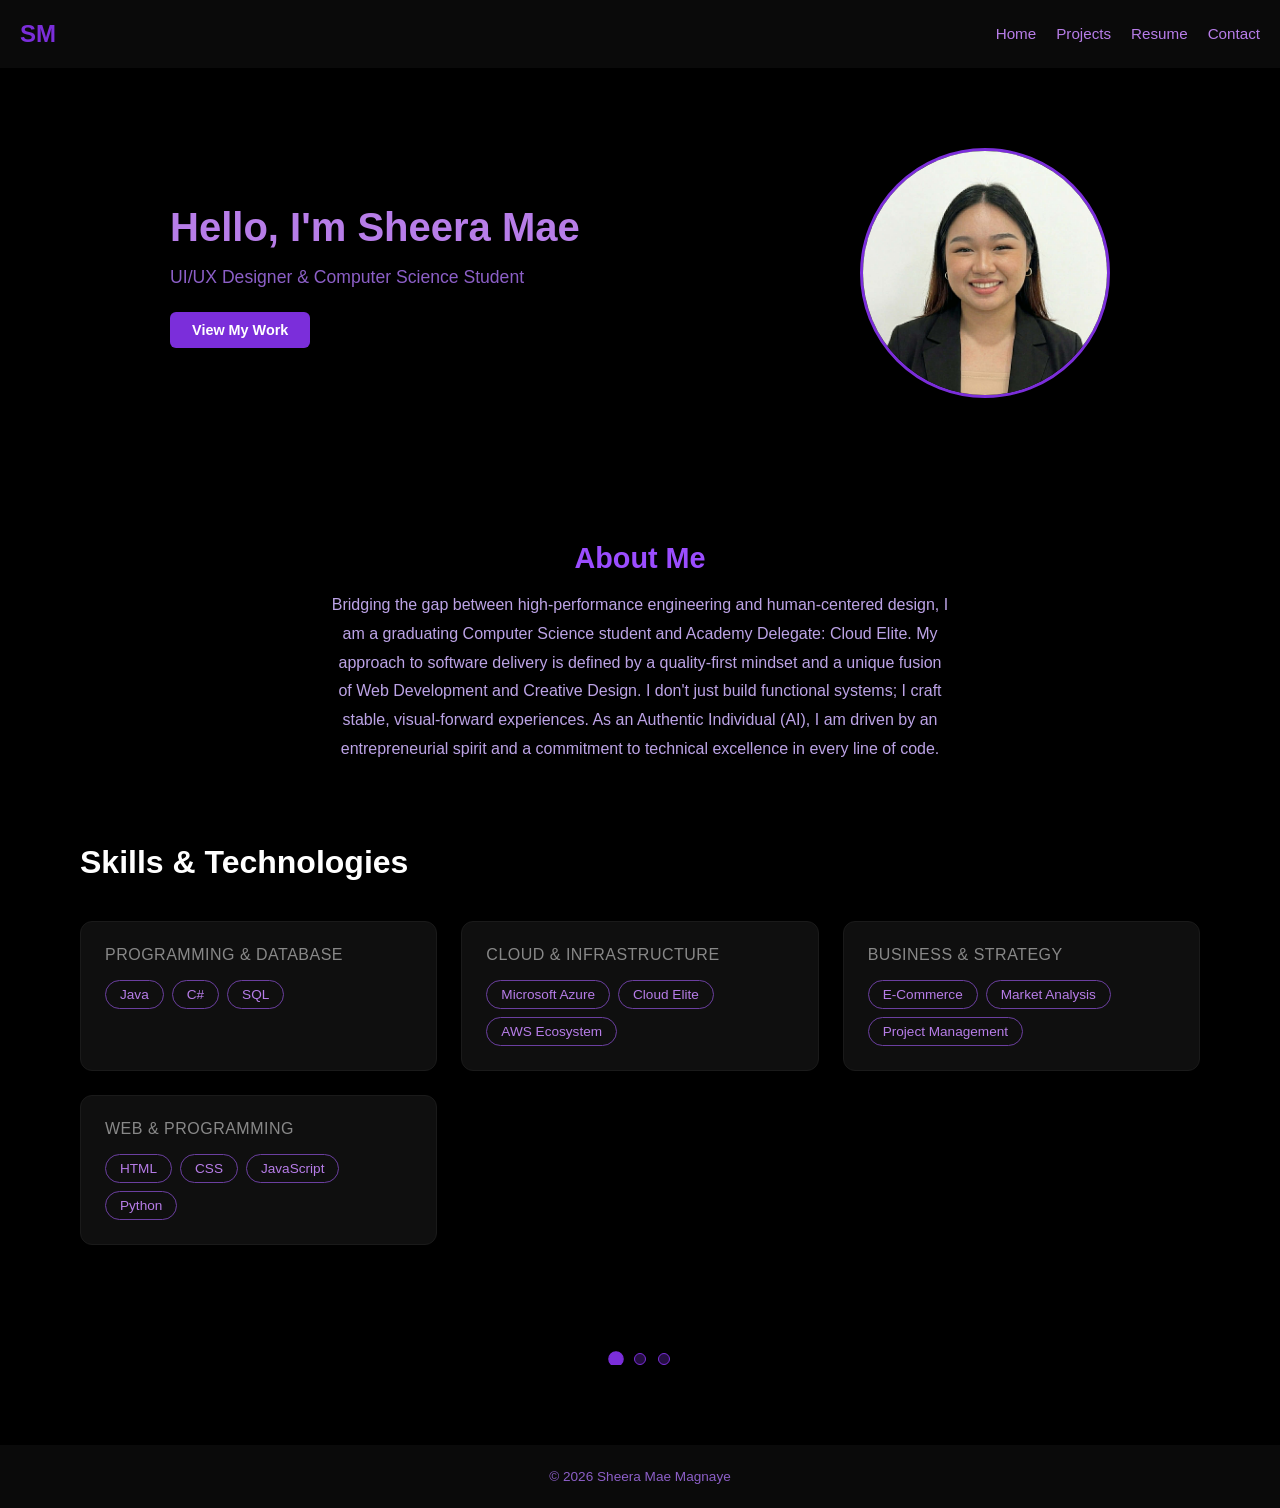
==== index.html @ 14ef4e91 "updates" ====
<!DOCTYPE html>
<html lang="en">
<head>
    <meta charset="UTF-8">
    <meta name="viewport" content="width=device-width, initial-scale=1.0">
    <title>Sheera Mae Magnaye | Portfolio</title>

    <link rel="stylesheet" href="css/style.css">
    <link rel="stylesheet" href="css/responsive.css">
</head>
<body>

<header>
    <nav class="navbar">
        <h2 class="logo">SM</h2>
        <ul class="nav-links">
            <li><a href="index.html">Home</a></li>
            <li><a href="projects.html">Projects</a></li>
            <li><a href="resume.html">Resume</a></li>
            <li><a href="contact.html">Contact</a></li>
        </ul>
    </nav>
</header>

<section class="hero">
    <div class="hero-text">
        <h1>Hello, I'm Sheera Mae</h1>
        <p>UI/UX Designer & Computer Science Student</p>
        <a href="projects.html" class="btn">View My Work</a>
    </div>

    <div class="hero-img">
        <img src="css/805f6eff-621b-4683-a0b8-1172747fb7bd.jpg" alt="Profile">
    </div>
</section>

<section class="about">
    <h2>About Me</h2>
    <p>
        Bridging the gap between high-performance engineering and human-centered design, I am a graduating
        Computer Science student and Academy Delegate: Cloud Elite. My approach to software delivery is
        defined by a quality-first mindset and a unique fusion of Web Development and Creative Design. I don't
        just build functional systems; I craft stable, visual-forward experiences. As an Authentic Individual (AI), I
        am driven by an entrepreneurial spirit and a commitment to technical excellence in every line of code.
    </p>
</section>


<!-- Skills & Technologies Section with Slideshow -->
<section class="skills-technologies">
    <h2>Skills & Technologies</h2>

    <div class="slideshow-container">
        <!-- Slideshow Wrapper -->
        <div class="skills-slideshow">
            <!-- Slide 1 -->
            <div class="slide active">
                <div class="skills-grid">
                    <!-- Programming & Database Card -->
                    <div class="skill-card">
                        <h3>Programming & Database</h3>
                        <div class="skill-tags">
                            <span class="skill-tag">Java</span>
                            <span class="skill-tag">C#</span>
                            <span class="skill-tag">SQL</span>
                        </div>
                    </div>

                    <!-- Cloud & Infrastructure Card -->
                    <div class="skill-card">
                        <h3>Cloud & Infrastructure</h3>
                        <div class="skill-tags">
                            <span class="skill-tag">Microsoft Azure</span>
                            <span class="skill-tag">Cloud Elite</span>
                            <span class="skill-tag">AWS Ecosystem</span>
                        </div>
                    </div>

                    <!-- Business & Strategy Card -->
                    <div class="skill-card">
                        <h3>Business & Strategy</h3>
                        <div class="skill-tags">
                            <span class="skill-tag">E-Commerce</span>
                            <span class="skill-tag">Market Analysis</span>
                            <span class="skill-tag">Project Management</span>
                        </div>
                    </div>

                    <!-- Web & Programming Card -->
                    <div class="skill-card">
                        <h3>Web & Programming</h3>
                        <div class="skill-tags">
                            <span class="skill-tag">HTML</span>
                            <span class="skill-tag">CSS</span>
                            <span class="skill-tag">JavaScript</span>
                            <span class="skill-tag">Python</span>
                        </div>
                    </div>
                </div>
            </div>

            <!-- Slide 2 -->
            <div class="slide">
                <div class="skills-grid">
                    <!-- Design & Prototyping Card -->
                    <div class="skill-card">
                        <h3>Design & Prototyping</h3>
                        <div class="skill-tags">
                            <span class="skill-tag">UI/UX Design</span>
                            <span class="skill-tag">Figma</span>
                            <span class="skill-tag">Canva</span>
                            <span class="skill-tag">Graphic Design</span>
                        </div>
                    </div>

                    <!-- Development Tools Card -->
                    <div class="skill-card">
                        <h3>Development Tools</h3>
                        <div class="skill-tags">
                            <span class="skill-tag">VS Code</span>
                            <span class="skill-tag">Git/GitHub</span>
                        </div>
                    </div>

                    <!-- Backend & Frameworks Card -->
                    <div class="skill-card">
                        <h3>Backend & Frameworks</h3>
                        <div class="skill-tags">
                            <span class="skill-tag">ASP.NET Core</span>
                            <span class="skill-tag">Node.js</span>
                            <span class="skill-tag">Razor Pages</span>
                        </div>
                    </div>

                    <!-- Emerging Tech Card -->
                    <div class="skill-card">
                        <h3>Emerging Tech</h3>
                        <div class="skill-tags">
                            <span class="skill-tag">DevOps Practices</span>
                            <span class="skill-tag">AI Theory</span>
                        </div>
                    </div>
                </div>
            </div>

            <!-- Slide 3 -->
            <div class="slide">
                <div class="skills-grid">
                    <!-- Analytical Skills Card -->
                    <div class="skill-card">
                        <h3>Analytical</h3>
                        <div class="skill-tags">
                            <span class="skill-tag">Attention to Detail</span>
                            <span class="skill-tag">Creative Problem-Solving</span>
                            <span class="skill-tag">Market Research</span>
                        </div>
                    </div>

                    <!-- Collaboration Skills Card -->
                    <div class="skill-card">
                        <h3>Collaboration</h3>
                        <div class="skill-tags">
                            <span class="skill-tag">Team Coordination</span>
                            <span class="skill-tag">Cross-functional Communication</span>
                        </div>
                    </div>

                    <!-- Operational Skills Card -->
                    <div class="skill-card">
                        <h3>Operational</h3>
                        <div class="skill-tags">
                            <span class="skill-tag">High Adaptability</span>
                            <span class="skill-tag">Continuous Learning</span>
                        </div>
                    </div>
                </div>
            </div>
        </div>

        <!-- Navigation Arrows -->
        <button class="slide-btn prev" aria-label="Previous slide">❮</button>
        <button class="slide-btn next" aria-label="Next slide">❯</button>

        <!-- Slide Indicators -->
        <div class="slide-indicators">
            <span class="indicator active" data-slide="0"></span>
            <span class="indicator" data-slide="1"></span>
            <span class="indicator" data-slide="2"></span>
        </div>
    </div>
</section>

<footer>
    <p>© 2026 Sheera Mae Magnaye</p>
</footer>

<script src="js/main.js"></script>

</body>
</html>
---- css/style.css ----
* {
    margin: 0;
    padding: 0;
    box-sizing: border-box;
    font-family: 'Segoe UI', sans-serif;
}

body {
    background: #000000;
    color: #4a1d6d;
    position: relative;
}

/* All content must sit above the background */
.navbar,
.hero,
.about,
.skills,
.skills-technologies,
footer {
    position: relative;
    z-index: 1;
}

/* =====================
   NAVBAR
   ===================== */
.navbar {
    display: flex;
    justify-content: space-between;
    align-items: center;
    padding: 20px;
    background: #0a0a0a;
}

.logo {
    color: #7b2eda;
}

.nav-links {
    list-style: none;
    display: flex;
    gap: 20px;
}

/* Nav link with sliding underline effect */
.nav-links a {
    color: #b77de8;
    text-decoration: none;
    font-size: 0.95rem;
    position: relative;
    padding-bottom: 4px;
    transition: color 0.2s;
}

.nav-links a::after {
    content: '';
    position: absolute;
    bottom: 0;
    left: 0;
    width: 0;
    height: 2px;
    background: #9b4dff;
    border-radius: 2px;
    transition: width 0.25s ease;
}

.nav-links a:hover {
    color: #c79aff;
}

.nav-links a:hover::after {
    width: 100%;
}

/* =====================
   BUTTON with Ripple
   ===================== */
.btn {
    background: #7b2eda;
    padding: 10px 22px;
    color: #ffffff;
    text-decoration: none;
    border-radius: 6px;
    font-weight: 600;
    font-size: 0.9rem;
    display: inline-block;
    cursor: pointer;
    border: none;
    position: relative;
    overflow: hidden;
    transition: background 0.2s, transform 0.15s;
}

.btn:hover {
    background: #9b4dff;
    transform: translateY(-2px);
}

.btn:active {
    transform: scale(0.96) translateY(0);
}

/* Ripple span injected by JS */
.btn .ripple {
    position: absolute;
    border-radius: 50%;
    transform: scale(0);
    animation: ripple-anim 0.55s linear;
    background: rgba(255, 255, 255, 0.45);
    pointer-events: none;
}

@keyframes ripple-anim {
    to {
        transform: scale(4);
        opacity: 0;
    }
}

/* =====================
   HERO
   ===================== */
.hero {
    display: flex;
    align-items: center;
    justify-content: space-around;
    padding: 80px 50px;
    gap: 40px;
}

.hero-text {
    display: flex;
    flex-direction: column;
    gap: 16px;
}

.hero-text h1 {
    font-size: 2.5rem;
    font-weight: 700;
    line-height: 1.2;
    color: #b77de8;
}

.hero-text p {
    font-size: 1.1rem;
    color: #8c5fc7;
}

.hero-text .btn {
    align-self: flex-start;
    margin-top: 8px;
}

/* Profile image with hover zoom */
.hero-img img {
    width: 250px;
    height: 250px;
    border-radius: 50%;
    object-fit: cover;
    border: 3px solid #7b2eda;
    transition: transform 0.3s ease, box-shadow 0.3s ease;
    cursor: pointer;
}

.hero-img img:hover {
    transform: scale(1.05);
    box-shadow: 0 0 24px rgba(123, 46, 218, 0.45);
}

/* =====================
   ABOUT
   ===================== */
.about {
    max-width: 700px;
    margin: 60px auto;
    padding: 0 40px;
    text-align: center;
}

.about h2 {
    font-size: 1.8rem;
    color: #9b4dff;
    margin-bottom: 16px;
}

.about p {
    color: #bca3e6;
    line-height: 1.8;
    font-size: 1rem;
}

/* =====================
   SKILLS (Simple Tags)
   ===================== */
.skills {
    max-width: 700px;
    margin: 0 auto 60px;
    padding: 0 40px;
    text-align: center;
}

.skills h2 {
    font-size: 1.8rem;
    color: #9b4dff;
    margin-bottom: 20px;
}

.skill-container {
    display: flex;
    flex-wrap: wrap;
    justify-content: center;
    gap: 10px;
}

/* Skill tags */
.skills span {
    background: #1a0b2a;
    border: 1px solid #4a1d6d;
    color: #c79aff;
    padding: 8px 18px;
    border-radius: 20px;
    font-size: 0.9rem;
    cursor: pointer;
    user-select: none;
    transition: border-color 0.2s, color 0.2s, background 0.2s, transform 0.12s;
}

.skills span:hover {
    border-color: #9b4dff;
    color: #e8d5ff;
}

.skills span:active {
    transform: scale(0.93);
    background: #2d1542;
}

/* Selected state toggled by JS */
.skills span.selected {
    background: rgba(123, 46, 218, 0.2);
    border-color: #9b4dff;
    color: #e8d5ff;
}

/* =====================
   SKILLS & TECHNOLOGIES (Slideshow)
   ===================== */
.skills-technologies {
    max-width: 1200px;
    margin: 80px auto;
    padding: 0 40px;
}

.skills-technologies h2 {
    font-size: 2rem;
    color: #ffffff;
    margin-bottom: 40px;
    text-align: left;
}

/* Slideshow Container */
.slideshow-container {
    position: relative;
    overflow: hidden;
}

/* Slideshow Wrapper */
.skills-slideshow {
    position: relative;
    width: 100%;
    min-height: 400px;
}

/* Individual Slide */
.slide {
    position: absolute;
    top: 0;
    left: 0;
    width: 100%;
    opacity: 0;
    visibility: hidden;
    transition: opacity 0.6s ease, visibility 0.6s ease;
}

.slide.active {
    opacity: 1;
    visibility: visible;
    position: relative;
}

/* Skills Grid inside slide */
.skills-grid {
    display: grid;
    grid-template-columns: repeat(auto-fit, minmax(280px, 1fr));
    gap: 24px;
}

/* Individual skill card */
.skill-card {
    background: #0f0f0f;
    border: 1px solid #1a1a1a;
    border-radius: 12px;
    padding: 24px;
    transition: transform 0.2s ease, border-color 0.2s ease, box-shadow 0.2s ease;
}

.skill-card:hover {
    transform: translateY(-4px);
    border-color: #2a2a2a;
    box-shadow: 0 8px 24px rgba(123, 46, 218, 0.15);
}

.skill-card h3 {
    font-size: 1rem;
    color: #888888;
    margin-bottom: 16px;
    font-weight: 400;
    text-transform: uppercase;
    letter-spacing: 0.5px;
}

/* Tag container inside card */
.skill-tags {
    display: flex;
    flex-wrap: wrap;
    gap: 8px;
}

/* Individual skill tag */
.skill-tag {
    background: transparent;
    border: 1px solid #6b3fa0;
    color: #b77de8;
    padding: 6px 14px;
    border-radius: 16px;
    font-size: 0.85rem;
    transition: background 0.2s, border-color 0.2s, color 0.2s;
    cursor: default;
}

.skill-tag:hover {
    background: rgba(107, 63, 160, 0.15);
    border-color: #8b5fc7;
    color: #c79aff;
}

/* Navigation Buttons */
.slide-btn {
    position: absolute;
    top: 50%;
    transform: translateY(-50%);
    background: rgba(123, 46, 218, 0.3);
    border: 1px solid #7b2eda;
    color: #ffffff;
    font-size: 1.5rem;
    padding: 12px 18px;
    cursor: pointer;
    border-radius: 6px;
    transition: background 0.3s ease, transform 0.2s ease;
    z-index: 10;
    user-select: none;
}

.slide-btn:hover {
    background: rgba(123, 46, 218, 0.6);
    transform: translateY(-50%) scale(1.1);
}

.slide-btn:active {
    transform: translateY(-50%) scale(0.95);
}

.slide-btn.prev {
    left: -60px;
}

.slide-btn.next {
    right: -60px;
}

/* Slide Indicators */
.slide-indicators {
    display: flex;
    justify-content: center;
    gap: 12px;
    margin-top: 32px;
}

.indicator {
    width: 12px;
    height: 12px;
    border-radius: 50%;
    background: rgba(123, 46, 218, 0.3);
    border: 1px solid #7b2eda;
    cursor: pointer;
    transition: background 0.3s ease, transform 0.2s ease;
}

.indicator:hover {
    background: rgba(123, 46, 218, 0.5);
    transform: scale(1.2);
}

.indicator.active {
    background: #7b2eda;
    transform: scale(1.3);
}

/* =====================
   FOOTER
   ===================== */
footer {
    text-align: center;
    padding: 24px;
    background: #0a0a0a;
    color: #8c5fc7;
    font-size: 0.85rem;
}

/* Footer links (if any) */
footer a {
    color: #b77de8;
    text-decoration: none;
    transition: color 0.2s;
}

footer a:hover {
    color: #e8d5ff;
}
---- css/responsive.css ----
@media (max-width: 768px) {

    .hero {
        flex-direction: column;
        text-align: center;
    }

    .nav-links {
        flex-direction: column;
        gap: 10px;
    }

    /* Skills & Technologies responsive */
    .skills-technologies {
        padding: 0 20px;
    }

    .skills-technologies h2 {
        font-size: 1.5rem;
        margin-bottom: 24px;
    }

    .skills-grid {
        grid-template-columns: 1fr;
        gap: 16px;
    }

    .skill-card {
        padding: 20px;
    }
}

@media (max-width: 480px) {
    .hero {
        padding: 40px 20px;
    }

    .hero-text h1 {
        font-size: 2rem;
    }

    .hero-img img {
        width: 200px;
        height: 200px;
    }

    .about {
        padding: 0 20px;
    }

    .skills {
        padding: 0 20px;
    }
}
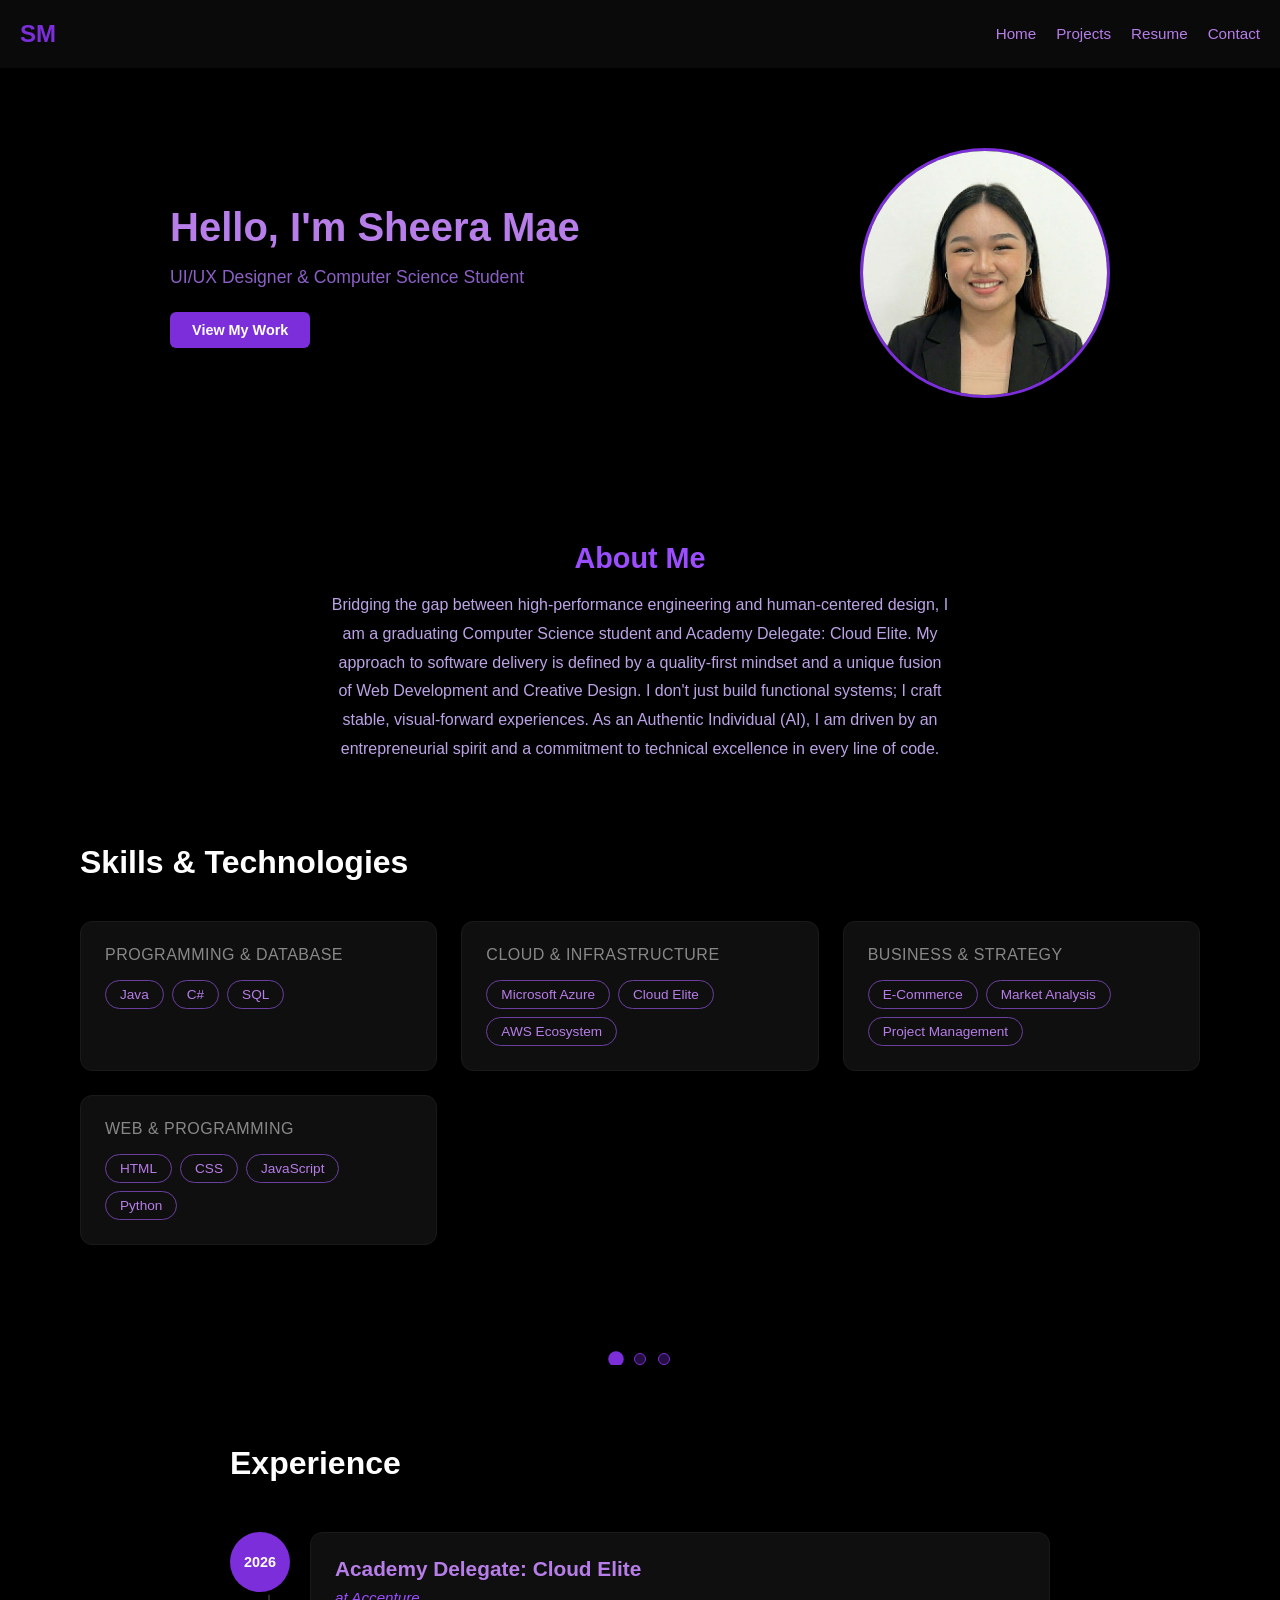
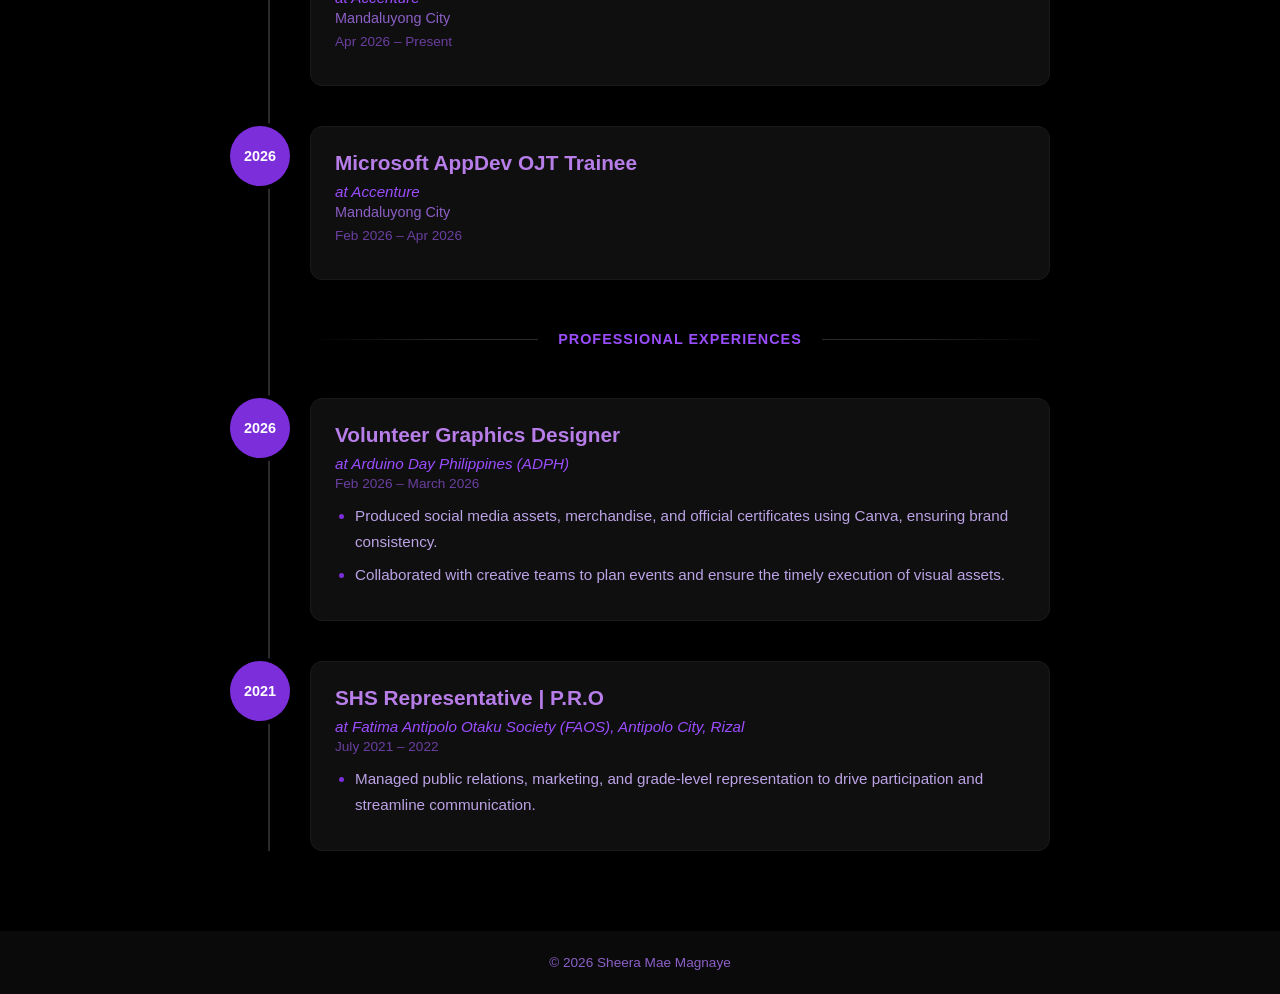
==== commit b9bfb95f: "updates" ====
--- a/index.html
+++ b/index.html
@@ -190,6 +190,64 @@
     </div>
 </section>
 
+<!-- Experience Section -->
+<section class="experience">
+    <h2>Experience</h2>
+
+    <div class="timeline">
+        <!-- Work Experiences -->
+        <div class="timeline-item">
+            <div class="timeline-year">2026</div>
+            <div class="timeline-content">
+                <h3>Academy Delegate: Cloud Elite</h3>
+                <p class="company">at Accenture</p>
+                <p class="location">Mandaluyong City</p>
+                <p class="date">Apr 2026 – Present</p>
+            </div>
+        </div>
+
+        <div class="timeline-item">
+            <div class="timeline-year">2026</div>
+            <div class="timeline-content">
+                <h3>Microsoft AppDev OJT Trainee</h3>
+                <p class="company">at Accenture</p>
+                <p class="location">Mandaluyong City</p>
+                <p class="date">Feb 2026 – Apr 2026</p>
+            </div>
+        </div>
+
+        <!-- Professional Experiences -->
+        <div class="section-divider">
+            <span>Professional Experiences</span>
+        </div>
+
+        <div class="timeline-item">
+            <div class="timeline-year">2026</div>
+            <div class="timeline-content">
+                <h3>Volunteer Graphics Designer</h3>
+                <p class="company">at Arduino Day Philippines (ADPH)</p>
+                <p class="date">Feb 2026 – March 2026</p>
+                <ul class="experience-list">
+                    <li>Produced social media assets, merchandise, and official certificates using Canva, ensuring brand consistency.</li>
+                    <li>Collaborated with creative teams to plan events and ensure the timely execution of visual assets.</li>
+                </ul>
+            </div>
+        </div>
+
+        <div class="timeline-item">
+            <div class="timeline-year">2021</div>
+            <div class="timeline-content">
+                <h3>SHS Representative | P.R.O</h3>
+                <p class="company">at Fatima Antipolo Otaku Society (FAOS), Antipolo City, Rizal</p>
+                <p class="date">July 2021 – 2022</p>
+                <ul class="experience-list">
+                    <li>Managed public relations, marketing, and grade-level representation to drive participation and streamline communication.</li>
+                </ul>
+            </div>
+        </div>
+    </div>
+</section>
+
 <footer>
     <p>© 2026 Sheera Mae Magnaye</p>
 </footer>
--- a/css/style.css
+++ b/css/style.css
@@ -408,6 +408,154 @@
 }
 
 /* =====================
+   EXPERIENCE SECTION
+   ===================== */
+.experience {
+    max-width: 900px;
+    margin: 80px auto;
+    padding: 0 40px;
+}
+
+.experience h2 {
+    font-size: 2rem;
+    color: #ffffff;
+    margin-bottom: 50px;
+    text-align: left;
+}
+
+/* Timeline Container */
+.timeline {
+    position: relative;
+    padding-left: 80px;
+}
+
+/* Vertical Line */
+.timeline::before {
+    content: '';
+    position: absolute;
+    left: 38px;
+    top: 0;
+    bottom: 0;
+    width: 2px;
+    background: #2a2a2a;
+}
+
+/* Timeline Item */
+.timeline-item {
+    position: relative;
+    margin-bottom: 40px;
+    display: flex;
+    gap: 30px;
+    align-items: flex-start;
+}
+
+/* Year Badge */
+.timeline-year {
+    position: absolute;
+    left: -80px;
+    width: 60px;
+    height: 60px;
+    background: #7b2eda;
+    border-radius: 50%;
+    display: flex;
+    align-items: center;
+    justify-content: center;
+    font-weight: 700;
+    font-size: 0.9rem;
+    color: #ffffff;
+    z-index: 2;
+    box-shadow: 0 0 0 4px #000000;
+}
+
+/* Timeline Content Card */
+.timeline-content {
+    background: #0f0f0f;
+    border: 1px solid #1a1a1a;
+    border-radius: 12px;
+    padding: 24px;
+    flex: 1;
+    transition: transform 0.2s ease, border-color 0.2s ease, box-shadow 0.2s ease;
+}
+
+.timeline-content:hover {
+    transform: translateX(5px);
+    border-color: #2a2a2a;
+    box-shadow: 0 8px 24px rgba(123, 46, 218, 0.15);
+}
+
+.timeline-content h3 {
+    font-size: 1.3rem;
+    color: #b77de8;
+    margin-bottom: 8px;
+    font-weight: 600;
+}
+
+.timeline-content .company {
+    font-size: 0.95rem;
+    color: #9b4dff;
+    margin-bottom: 4px;
+    font-style: italic;
+}
+
+.timeline-content .location {
+    font-size: 0.9rem;
+    color: #8c5fc7;
+    margin-bottom: 8px;
+}
+
+.timeline-content .date {
+    font-size: 0.85rem;
+    color: #6b3fa0;
+    margin-bottom: 12px;
+}
+
+/* Experience List */
+.experience-list {
+    margin-top: 12px;
+    padding-left: 20px;
+}
+
+.experience-list li {
+    color: #bca3e6;
+    line-height: 1.7;
+    font-size: 0.95rem;
+    margin-bottom: 8px;
+}
+
+.experience-list li::marker {
+    color: #7b2eda;
+}
+
+/* Section Divider */
+.section-divider {
+    position: relative;
+    margin: 50px 0;
+    text-align: center;
+}
+
+.section-divider::before {
+    content: '';
+    position: absolute;
+    left: 0;
+    top: 50%;
+    width: 100%;
+    height: 1px;
+    background: linear-gradient(to right, transparent, #2a2a2a 20%, #2a2a2a 80%, transparent);
+}
+
+.section-divider span {
+    position: relative;
+    display: inline-block;
+    background: #000000;
+    padding: 0 20px;
+    color: #9b4dff;
+    font-size: 0.9rem;
+    font-weight: 600;
+    text-transform: uppercase;
+    letter-spacing: 1px;
+}
+
+/* =====================
    FOOTER
    ===================== */
 footer {
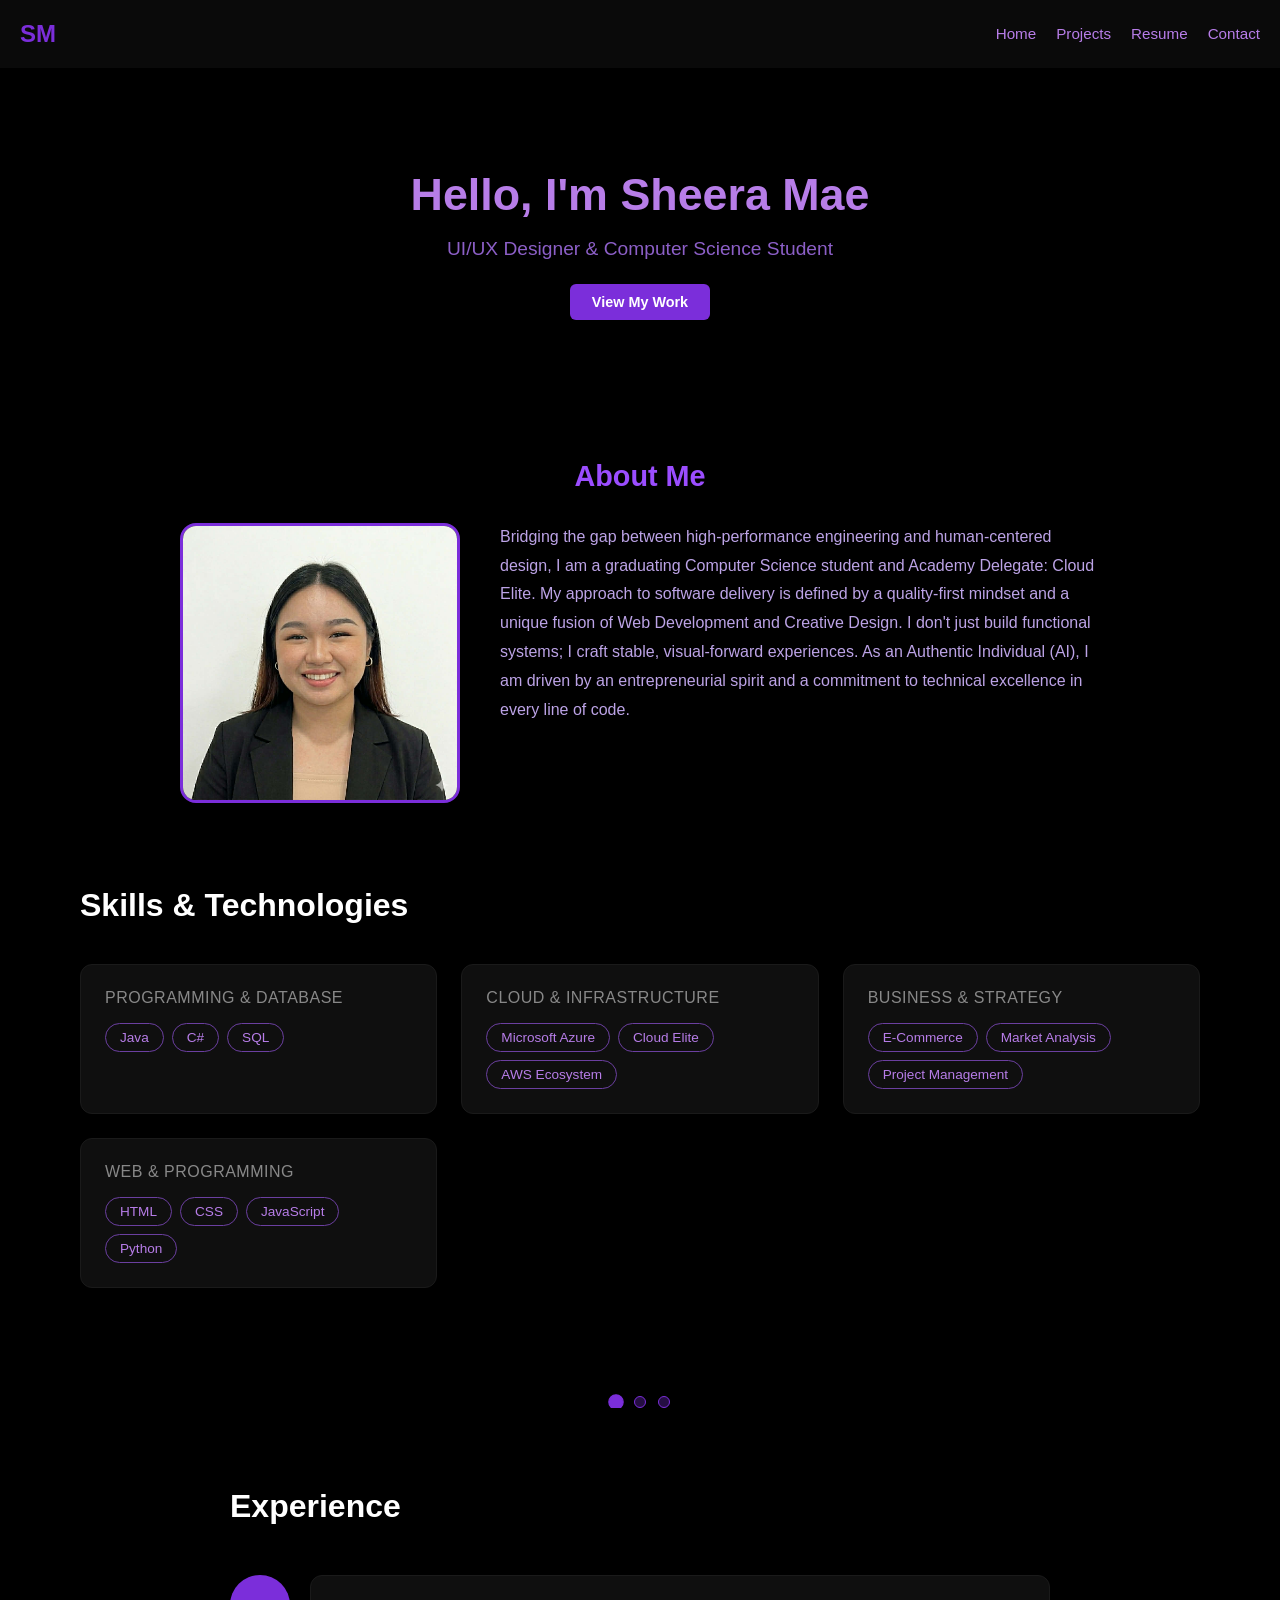
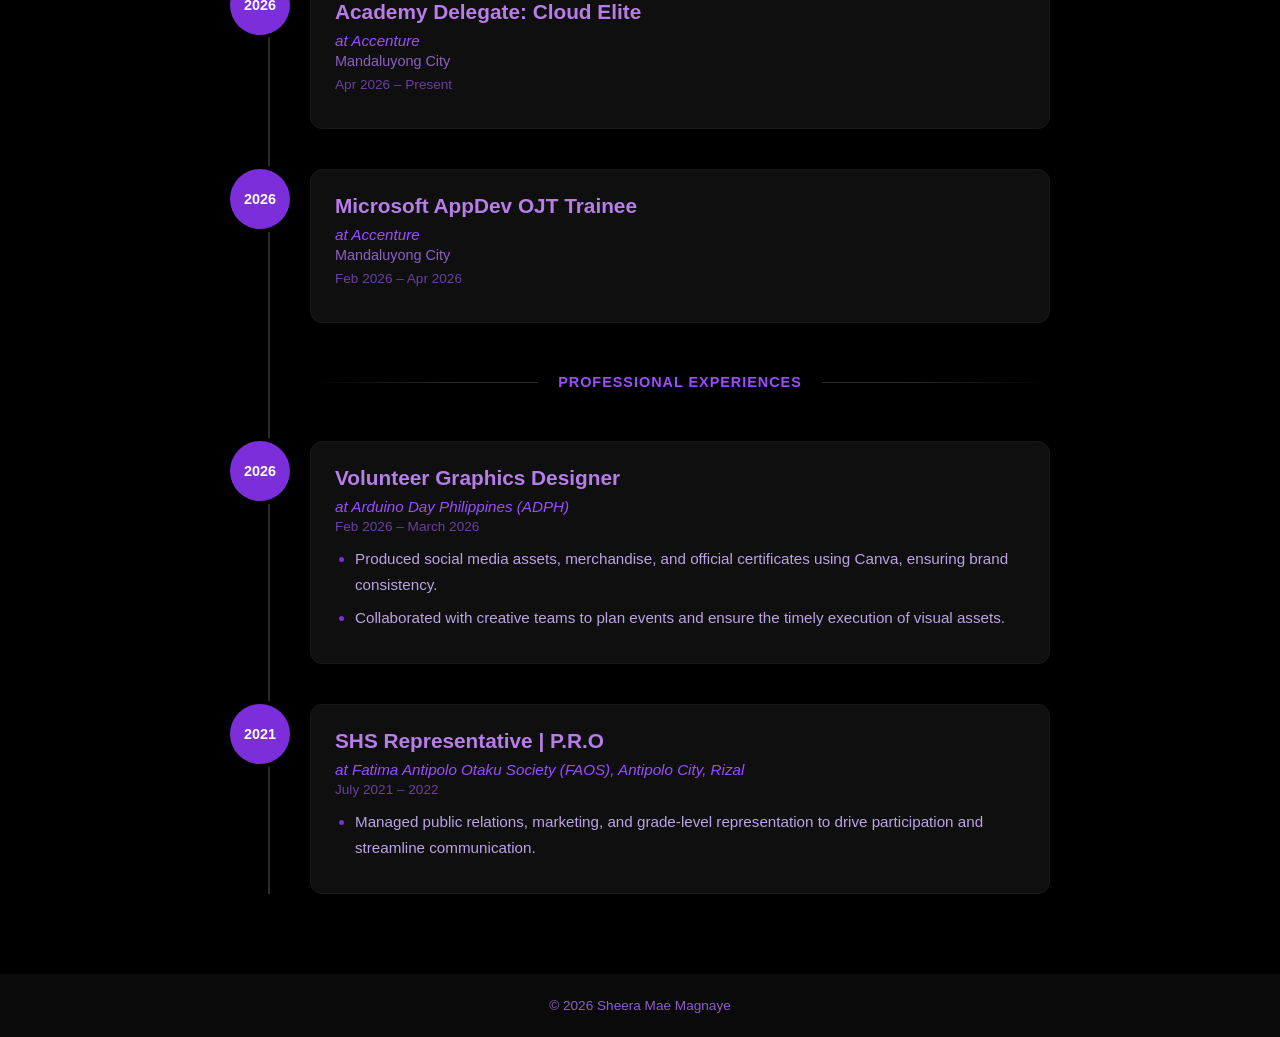
==== commit 722e85dc: "move profile" ====
--- a/index.html
+++ b/index.html
@@ -28,21 +28,33 @@
         <p>UI/UX Designer & Computer Science Student</p>
         <a href="projects.html" class="btn">View My Work</a>
     </div>
-
-    <div class="hero-img">
-        <img src="css/805f6eff-621b-4683-a0b8-1172747fb7bd.jpg" alt="Profile">
-    </div>
 </section>
 
 <section class="about">
     <h2>About Me</h2>
-    <p>
-        Bridging the gap between high-performance engineering and human-centered design, I am a graduating
-        Computer Science student and Academy Delegate: Cloud Elite. My approach to software delivery is
-        defined by a quality-first mindset and a unique fusion of Web Development and Creative Design. I don't
-        just build functional systems; I craft stable, visual-forward experiences. As an Authentic Individual (AI), I
-        am driven by an entrepreneurial spirit and a commitment to technical excellence in every line of code.
-    </p>
+    
+    <div class="about-container">
+        <!-- Profile Image -->
+        <div class="about-img">
+            <img src="css/805f6eff-621b-4683-a0b8-1172747fb7bd.jpg" alt="Sheera Mae Magnaye">
+        </div>
+
+        <!-- About Content -->
+        <div class="about-content">
+            <p>
+                Bridging the gap between high-performance engineering and human-centered design, I am a graduating
+                Computer Science student and Academy Delegate: Cloud Elite. My approach to software delivery is
+                defined by a quality-first mindset and a unique fusion of Web Development and Creative Design. I don't
+                just build functional systems; I craft stable, visual-forward experiences. As an Authentic Individual (AI), I
+                am driven by an entrepreneurial spirit and a commitment to technical excellence in every line of code.
+            </p>
+
+            <!-- Add your additional content here -->
+            <div class="about-details">
+                <!-- You can add more paragraphs, lists, or information here -->
+            </div>
+        </div>
+    </div>
 </section>
 
 
--- a/css/style.css
+++ b/css/style.css
@@ -124,70 +124,121 @@
 .hero {
     display: flex;
     align-items: center;
-    justify-content: space-around;
-    padding: 80px 50px;
-    gap: 40px;
+    justify-content: center;
+    padding: 100px 50px 80px;
+    text-align: center;
 }
 
 .hero-text {
     display: flex;
     flex-direction: column;
     gap: 16px;
+    align-items: center;
 }
 
 .hero-text h1 {
-    font-size: 2.5rem;
+    font-size: 2.8rem;
     font-weight: 700;
     line-height: 1.2;
     color: #b77de8;
 }
 
 .hero-text p {
-    font-size: 1.1rem;
+    font-size: 1.2rem;
     color: #8c5fc7;
 }
 
 .hero-text .btn {
-    align-self: flex-start;
     margin-top: 8px;
 }
 
-/* Profile image with hover zoom */
-.hero-img img {
-    width: 250px;
-    height: 250px;
-    border-radius: 50%;
+/* =====================
+   ABOUT
+   ===================== */
+.about {
+    max-width: 1000px;
+    margin: 60px auto;
+    padding: 0 40px;
+}
+
+.about h2 {
+    font-size: 1.8rem;
+    color: #9b4dff;
+    margin-bottom: 30px;
+    text-align: center;
+}
+
+/* About Container with Image and Content */
+.about-container {
+    display: flex;
+    gap: 40px;
+    align-items: flex-start;
+}
+
+/* About Image */
+.about-img {
+    flex-shrink: 0;
+}
+
+.about-img img {
+    width: 280px;
+    height: 280px;
+    border-radius: 16px;
     object-fit: cover;
     border: 3px solid #7b2eda;
     transition: transform 0.3s ease, box-shadow 0.3s ease;
-    cursor: pointer;
-}
-
-.hero-img img:hover {
-    transform: scale(1.05);
-    box-shadow: 0 0 24px rgba(123, 46, 218, 0.45);
-}
-
-/* =====================
-   ABOUT
-   ===================== */
-.about {
-    max-width: 700px;
-    margin: 60px auto;
-    padding: 0 40px;
-    text-align: center;
-}
-
-.about h2 {
-    font-size: 1.8rem;
-    color: #9b4dff;
-    margin-bottom: 16px;
-}
-
-.about p {
+}
+
+.about-img img:hover {
+    transform: scale(1.03);
+    box-shadow: 0 0 32px rgba(123, 46, 218, 0.4);
+}
+
+/* About Content */
+.about-content {
+    flex: 1;
+    display: flex;
+    flex-direction: column;
+    gap: 20px;
+}
+
+.about-content p {
     color: #bca3e6;
     line-height: 1.8;
     font-size: 1rem;
+    text-align: left;
+}
+
+/* About Details Container for Additional Content */
+.about-details {
+    display: flex;
+    flex-direction: column;
+    gap: 16px;
+}
+
+.about-details h3 {
+    color: #9b4dff;
+    font-size: 1.2rem;
+    margin-bottom: 8px;
+}
+
+.about-details p,
+.about-details ul {
+    color: #bca3e6;
+    line-height: 1.7;
+    font-size: 0.95rem;
+}
+
+.about-details ul {
+    padding-left: 20px;
+}
+
+.about-details li {
+    margin-bottom: 8px;
+}
+
+.about-details li::marker {
+    color: #7b2eda;
 }
 
 /* =====================
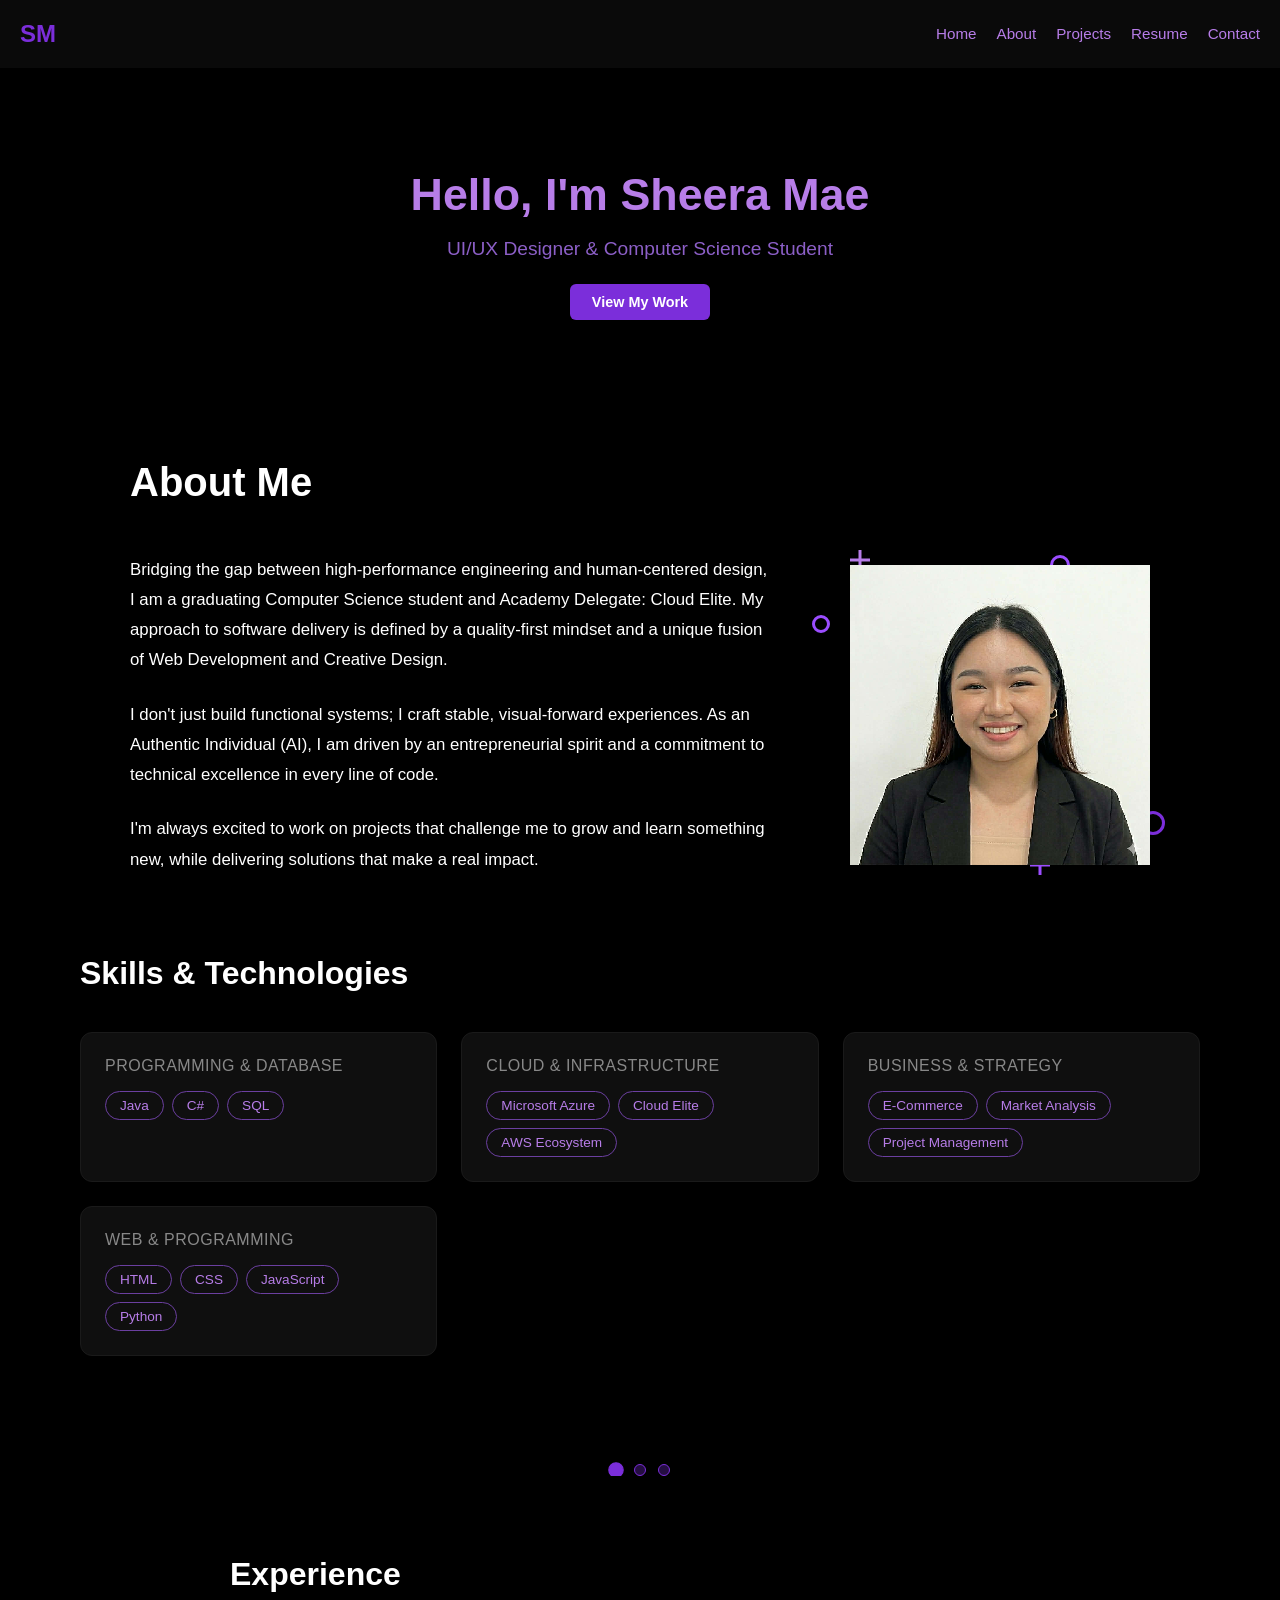
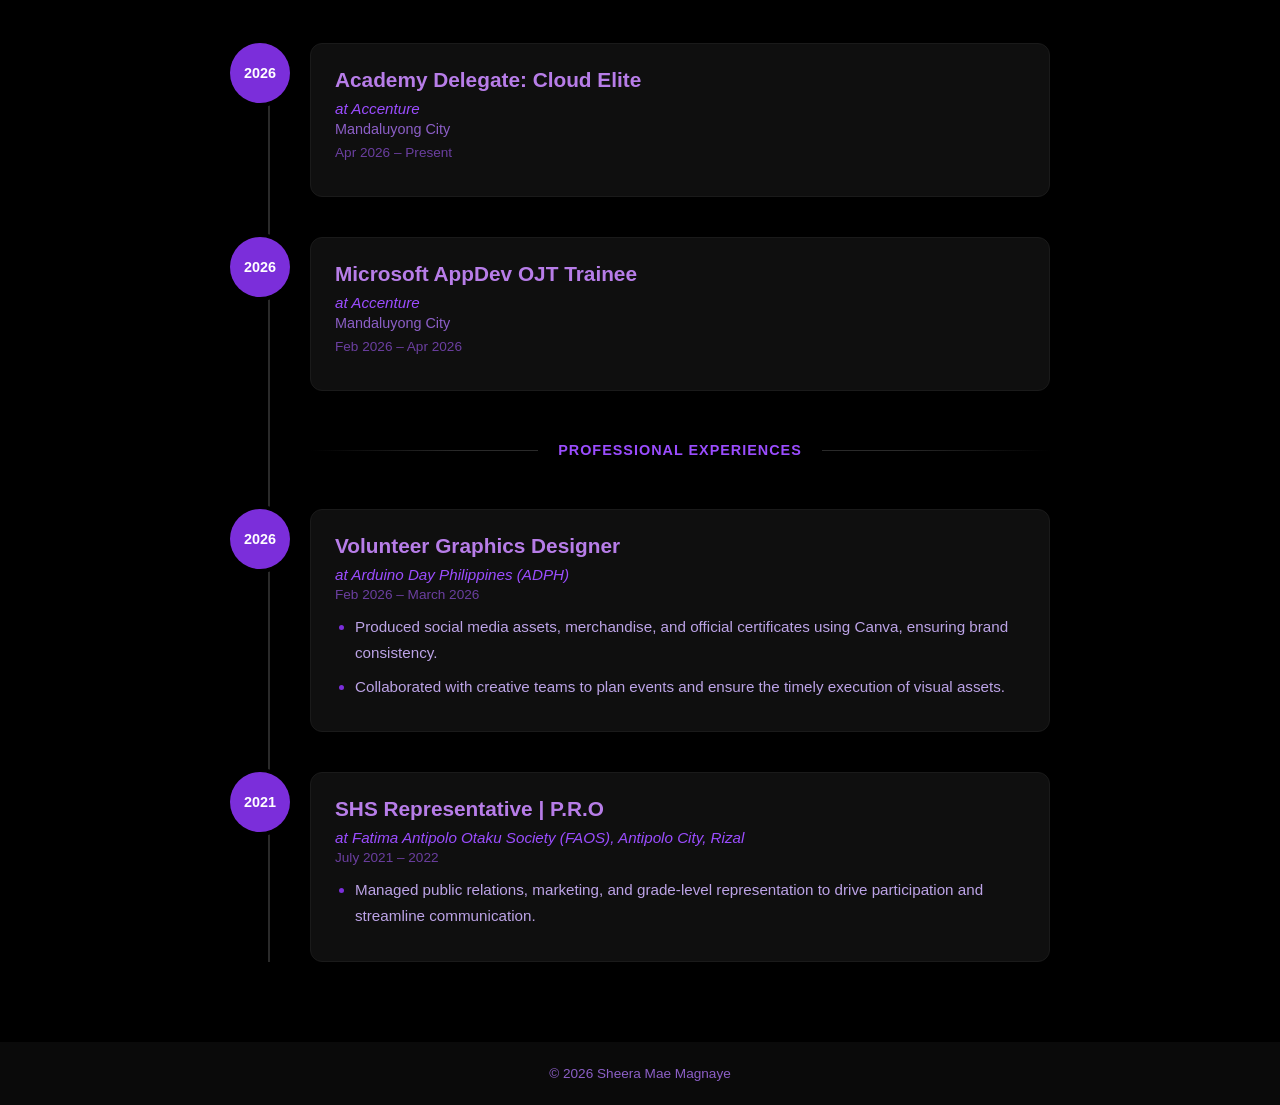
==== commit 9e768956: "updates" ====
--- a/index.html
+++ b/index.html
@@ -15,6 +15,7 @@
         <h2 class="logo">SM</h2>
         <ul class="nav-links">
             <li><a href="index.html">Home</a></li>
+            <li><a href="#about">About</a></li>
             <li><a href="projects.html">Projects</a></li>
             <li><a href="resume.html">Resume</a></li>
             <li><a href="contact.html">Contact</a></li>
@@ -30,29 +31,41 @@
     </div>
 </section>
 
-<section class="about">
+<section class="about" id="about">
     <h2>About Me</h2>
     
     <div class="about-container">
-        <!-- Profile Image -->
-        <div class="about-img">
-            <img src="css/805f6eff-621b-4683-a0b8-1172747fb7bd.jpg" alt="Sheera Mae Magnaye">
-        </div>
-
         <!-- About Content -->
         <div class="about-content">
             <p>
                 Bridging the gap between high-performance engineering and human-centered design, I am a graduating
                 Computer Science student and Academy Delegate: Cloud Elite. My approach to software delivery is
-                defined by a quality-first mindset and a unique fusion of Web Development and Creative Design. I don't
-                just build functional systems; I craft stable, visual-forward experiences. As an Authentic Individual (AI), I
+                defined by a quality-first mindset and a unique fusion of Web Development and Creative Design.
+            </p>
+            
+            <p>
+                I don't just build functional systems; I craft stable, visual-forward experiences. As an Authentic Individual (AI), I
                 am driven by an entrepreneurial spirit and a commitment to technical excellence in every line of code.
             </p>
 
-            <!-- Add your additional content here -->
-            <div class="about-details">
-                <!-- You can add more paragraphs, lists, or information here -->
-            </div>
+            <p>
+                I'm always excited to work on projects that challenge me to grow and learn something new, while delivering
+                solutions that make a real impact.
+            </p>
+        </div>
+
+        <!-- Profile Image with Decorative Elements -->
+        <div class="about-img-wrapper">
+            <div class="about-img">
+                <img src="css/805f6eff-621b-4683-a0b8-1172747fb7bd.jpg" alt="Sheera Mae Magnaye">
+            </div>
+            <!-- Decorative circles -->
+            <div class="deco-circle circle-1"></div>
+            <div class="deco-circle circle-2"></div>
+            <div class="deco-circle circle-3"></div>
+            <div class="deco-circle circle-4"></div>
+            <div class="deco-plus plus-1"></div>
+            <div class="deco-plus plus-2"></div>
         </div>
     </div>
 </section>
--- a/css/style.css
+++ b/css/style.css
@@ -156,42 +156,24 @@
    ABOUT
    ===================== */
 .about {
-    max-width: 1000px;
+    max-width: 1100px;
     margin: 60px auto;
     padding: 0 40px;
 }
 
 .about h2 {
-    font-size: 1.8rem;
-    color: #9b4dff;
-    margin-bottom: 30px;
-    text-align: center;
-}
-
-/* About Container with Image and Content */
+    font-size: 2.5rem;
+    color: #ffffff;
+    margin-bottom: 50px;
+    text-align: left;
+    font-weight: 700;
+}
+
+/* About Container with Content and Image */
 .about-container {
     display: flex;
-    gap: 40px;
-    align-items: flex-start;
-}
-
-/* About Image */
-.about-img {
-    flex-shrink: 0;
-}
-
-.about-img img {
-    width: 280px;
-    height: 280px;
-    border-radius: 16px;
-    object-fit: cover;
-    border: 3px solid #7b2eda;
-    transition: transform 0.3s ease, box-shadow 0.3s ease;
-}
-
-.about-img img:hover {
-    transform: scale(1.03);
-    box-shadow: 0 0 32px rgba(123, 46, 218, 0.4);
+    gap: 80px;
+    align-items: center;
 }
 
 /* About Content */
@@ -199,46 +181,125 @@
     flex: 1;
     display: flex;
     flex-direction: column;
-    gap: 20px;
+    gap: 24px;
 }
 
 .about-content p {
-    color: #bca3e6;
+    color: #ffffff;
     line-height: 1.8;
-    font-size: 1rem;
+    font-size: 1.05rem;
     text-align: left;
 }
 
-/* About Details Container for Additional Content */
-.about-details {
-    display: flex;
-    flex-direction: column;
-    gap: 16px;
-}
-
-.about-details h3 {
-    color: #9b4dff;
-    font-size: 1.2rem;
-    margin-bottom: 8px;
-}
-
-.about-details p,
-.about-details ul {
-    color: #bca3e6;
-    line-height: 1.7;
-    font-size: 0.95rem;
-}
-
-.about-details ul {
-    padding-left: 20px;
-}
-
-.about-details li {
-    margin-bottom: 8px;
-}
-
-.about-details li::marker {
-    color: #7b2eda;
+/* About Image Wrapper with Decorative Elements */
+.about-img-wrapper {
+    position: relative;
+    flex-shrink: 0;
+}
+
+/* About Image */
+.about-img {
+    position: relative;
+    z-index: 2;
+}
+
+.about-img img {
+    width: 300px;
+    height: 300px;
+    border-radius: 0;
+    object-fit: cover;
+    display: block;
+    /* Pixelated cat effect - adjust filter if needed */
+    image-rendering: pixelated;
+}
+
+/* Decorative Circles */
+.deco-circle {
+    position: absolute;
+    border: 3px solid #8b5fc7;
+    border-radius: 50%;
+    z-index: 1;
+}
+
+.circle-1 {
+    width: 20px;
+    height: 20px;
+    top: -10px;
+    right: 80px;
+    border-color: #9b4dff;
+}
+
+.circle-2 {
+    width: 16px;
+    height: 16px;
+    top: 10px;
+    right: 40px;
+    border-color: #b77de8;
+}
+
+.circle-3 {
+    width: 24px;
+    height: 24px;
+    bottom: 30px;
+    right: -15px;
+    border-color: #7b2eda;
+}
+
+.circle-4 {
+    width: 18px;
+    height: 18px;
+    top: 50px;
+    right: 320px;
+    border-color: #9b4dff;
+}
+
+/* Decorative Plus Signs */
+.deco-plus {
+    position: absolute;
+    width: 20px;
+    height: 20px;
+    z-index: 1;
+}
+
+.deco-plus::before,
+.deco-plus::after {
+    content: '';
+    position: absolute;
+    background: #8b5fc7;
+}
+
+.deco-plus::before {
+    width: 3px;
+    height: 100%;
+    left: 50%;
+    transform: translateX(-50%);
+}
+
+.deco-plus::after {
+    width: 100%;
+    height: 3px;
+    top: 50%;
+    transform: translateY(-50%);
+}
+
+.plus-1 {
+    bottom: -10px;
+    right: 100px;
+}
+
+.plus-1::before,
+.plus-1::after {
+    background: #9b4dff;
+}
+
+.plus-2 {
+    top: -15px;
+    right: 280px;
+}
+
+.plus-2::before,
+.plus-2::after {
+    background: #b77de8;
 }
 
 /* =====================
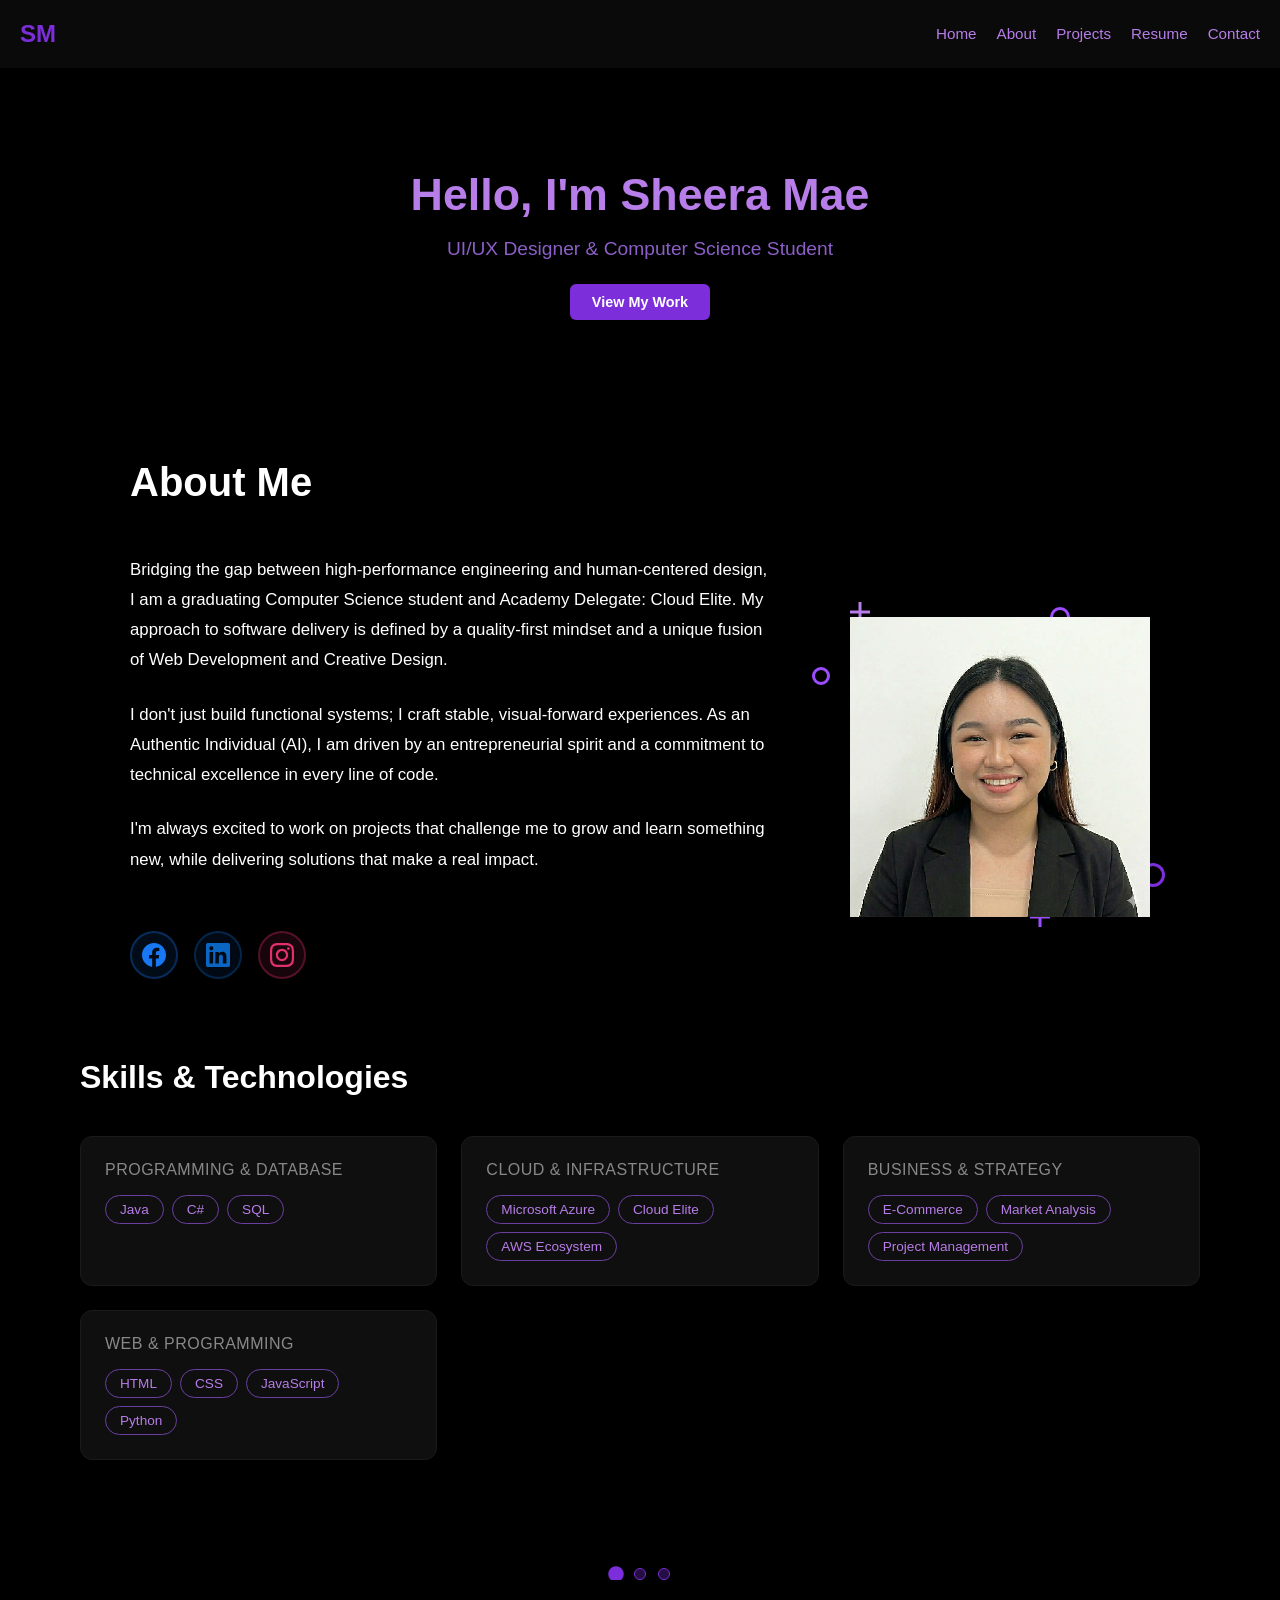
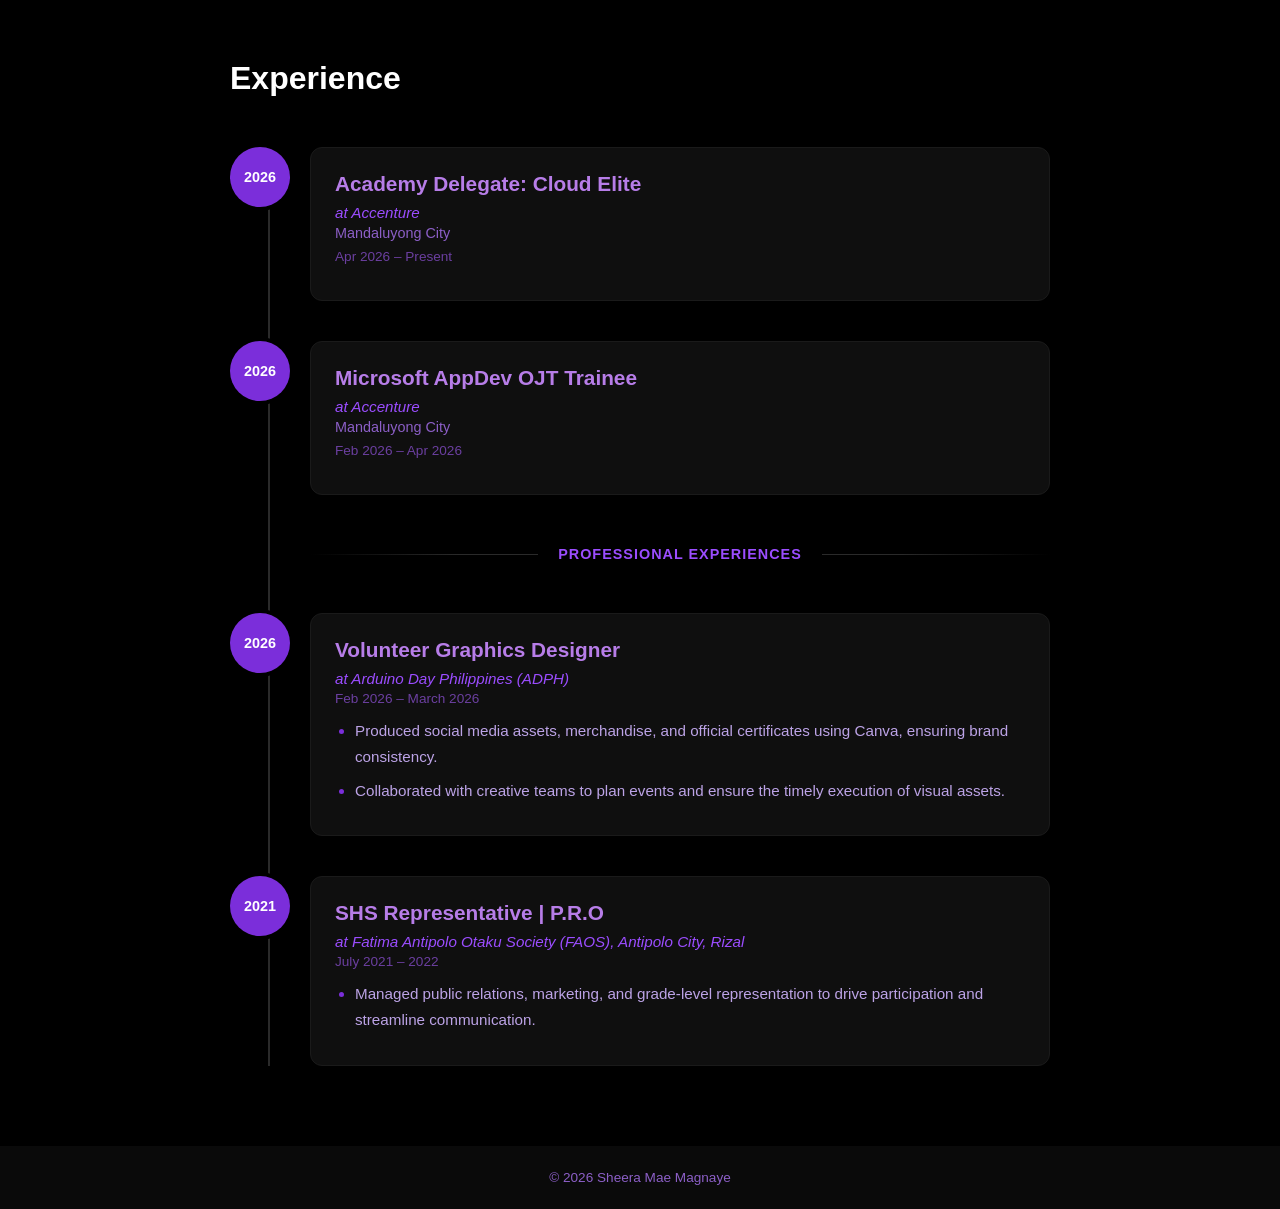
==== commit 4f658359: "added some links" ====
--- a/index.html
+++ b/index.html
@@ -52,6 +52,25 @@
                 I'm always excited to work on projects that challenge me to grow and learn something new, while delivering
                 solutions that make a real impact.
             </p>
+
+            <!-- Social Media Links -->
+            <div class="social-links">
+                <a href="https://www.facebook.com/sheera.mae.magnaye.07" target="_blank" rel="noopener noreferrer" class="social-icon facebook" aria-label="Facebook">
+                    <svg xmlns="http://www.w3.org/2000/svg" width="24" height="24" viewBox="0 0 24 24" fill="currentColor">
+                        <path d="M24 12.073c0-6.627-5.373-12-12-12s-12 5.373-12 12c0 5.99 4.388 10.954 10.125 11.854v-8.385H7.078v-3.47h3.047V9.43c0-3.007 1.792-4.669 4.533-4.669 1.312 0 2.686.235 2.686.235v2.953H15.83c-1.491 0-1.956.925-1.956 1.874v2.25h3.328l-.532 3.47h-2.796v8.385C19.612 23.027 24 18.062 24 12.073z"/>
+                    </svg>
+                </a>
+                <a href="https://www.linkedin.com/in/sheera-mae-magnaye-9275b7381/" target="_blank" rel="noopener noreferrer" class="social-icon linkedin" aria-label="LinkedIn">
+                    <svg xmlns="http://www.w3.org/2000/svg" width="24" height="24" viewBox="0 0 24 24" fill="currentColor">
+                        <path d="M20.447 20.452h-3.554v-5.569c0-1.328-.027-3.037-1.852-3.037-1.853 0-2.136 1.445-2.136 2.939v5.667H9.351V9h3.414v1.561h.046c.477-.9 1.637-1.85 3.37-1.85 3.601 0 4.267 2.37 4.267 5.455v6.286zM5.337 7.433c-1.144 0-2.063-.926-2.063-2.065 0-1.138.92-2.063 2.063-2.063 1.14 0 2.064.925 2.064 2.063 0 1.139-.925 2.065-2.064 2.065zm1.782 13.019H3.555V9h3.564v11.452zM22.225 0H1.771C.792 0 0 .774 0 1.729v20.542C0 23.227.792 24 1.771 24h20.451C23.2 24 24 23.227 24 22.271V1.729C24 .774 23.2 0 22.222 0h.003z"/>
+                    </svg>
+                </a>
+                <a href="https://www.instagram.com/akkiiraaaaa_/" target="_blank" rel="noopener noreferrer" class="social-icon instagram" aria-label="Instagram">
+                    <svg xmlns="http://www.w3.org/2000/svg" width="24" height="24" viewBox="0 0 24 24" fill="currentColor">
+                        <path d="M12 2.163c3.204 0 3.584.012 4.85.07 3.252.148 4.771 1.691 4.919 4.919.058 1.265.069 1.645.069 4.849 0 3.205-.012 3.584-.069 4.849-.149 3.225-1.664 4.771-4.919 4.919-1.266.058-1.644.07-4.85.07-3.204 0-3.584-.012-4.849-.07-3.26-.149-4.771-1.699-4.919-4.92-.058-1.265-.07-1.644-.07-4.849 0-3.204.013-3.583.07-4.849.149-3.227 1.664-4.771 4.919-4.919 1.266-.057 1.645-.069 4.849-.069zm0-2.163c-3.259 0-3.667.014-4.947.072-4.358.2-6.78 2.618-6.98 6.98-.059 1.281-.073 1.689-.073 4.948 0 3.259.014 3.668.072 4.948.2 4.358 2.618 6.78 6.98 6.98 1.281.058 1.689.072 4.948.072 3.259 0 3.668-.014 4.948-.072 4.354-.2 6.782-2.618 6.979-6.98.059-1.28.073-1.689.073-4.948 0-3.259-.014-3.667-.072-4.947-.196-4.354-2.617-6.78-6.979-6.98-1.281-.059-1.69-.073-4.949-.073zm0 5.838c-3.403 0-6.162 2.759-6.162 6.162s2.759 6.163 6.162 6.163 6.162-2.759 6.162-6.163c0-3.403-2.759-6.162-6.162-6.162zm0 10.162c-2.209 0-4-1.79-4-4 0-2.209 1.791-4 4-4s4 1.791 4 4c0 2.21-1.791 4-4 4zm6.406-11.845c-.796 0-1.441.645-1.441 1.44s.645 1.44 1.441 1.44c.795 0 1.439-.645 1.439-1.44s-.644-1.44-1.439-1.44z"/>
+                    </svg>
+                </a>
+            </div>
         </div>
 
         <!-- Profile Image with Decorative Elements -->
--- a/css/style.css
+++ b/css/style.css
@@ -300,6 +300,82 @@
 .plus-2::before,
 .plus-2::after {
     background: #b77de8;
+}
+
+/* Social Media Links */
+.social-links {
+    display: flex;
+    gap: 16px;
+    margin-top: 32px;
+}
+
+.social-icon {
+    width: 48px;
+    height: 48px;
+    border-radius: 50%;
+    display: flex;
+    align-items: center;
+    justify-content: center;
+    transition: all 0.3s ease;
+    position: relative;
+    overflow: hidden;
+}
+
+.social-icon svg {
+    width: 24px;
+    height: 24px;
+    position: relative;
+    z-index: 2;
+    transition: transform 0.3s ease;
+}
+
+.social-icon:hover svg {
+    transform: scale(1.1);
+}
+
+/* Facebook */
+.social-icon.facebook {
+    background: rgba(24, 119, 242, 0.1);
+    border: 2px solid rgba(24, 119, 242, 0.3);
+    color: #1877F2;
+}
+
+.social-icon.facebook:hover {
+    background: #1877F2;
+    border-color: #1877F2;
+    color: #ffffff;
+    box-shadow: 0 0 20px rgba(24, 119, 242, 0.4);
+    transform: translateY(-4px);
+}
+
+/* LinkedIn */
+.social-icon.linkedin {
+    background: rgba(10, 102, 194, 0.1);
+    border: 2px solid rgba(10, 102, 194, 0.3);
+    color: #0A66C2;
+}
+
+.social-icon.linkedin:hover {
+    background: #0A66C2;
+    border-color: #0A66C2;
+    color: #ffffff;
+    box-shadow: 0 0 20px rgba(10, 102, 194, 0.4);
+    transform: translateY(-4px);
+}
+
+/* Instagram */
+.social-icon.instagram {
+    background: rgba(225, 48, 108, 0.1);
+    border: 2px solid rgba(225, 48, 108, 0.3);
+    color: #E1306C;
+}
+
+.social-icon.instagram:hover {
+    background: linear-gradient(45deg, #F58529, #DD2A7B, #8134AF, #515BD4);
+    border-color: #E1306C;
+    color: #ffffff;
+    box-shadow: 0 0 20px rgba(225, 48, 108, 0.4);
+    transform: translateY(-4px);
 }
 
 /* =====================
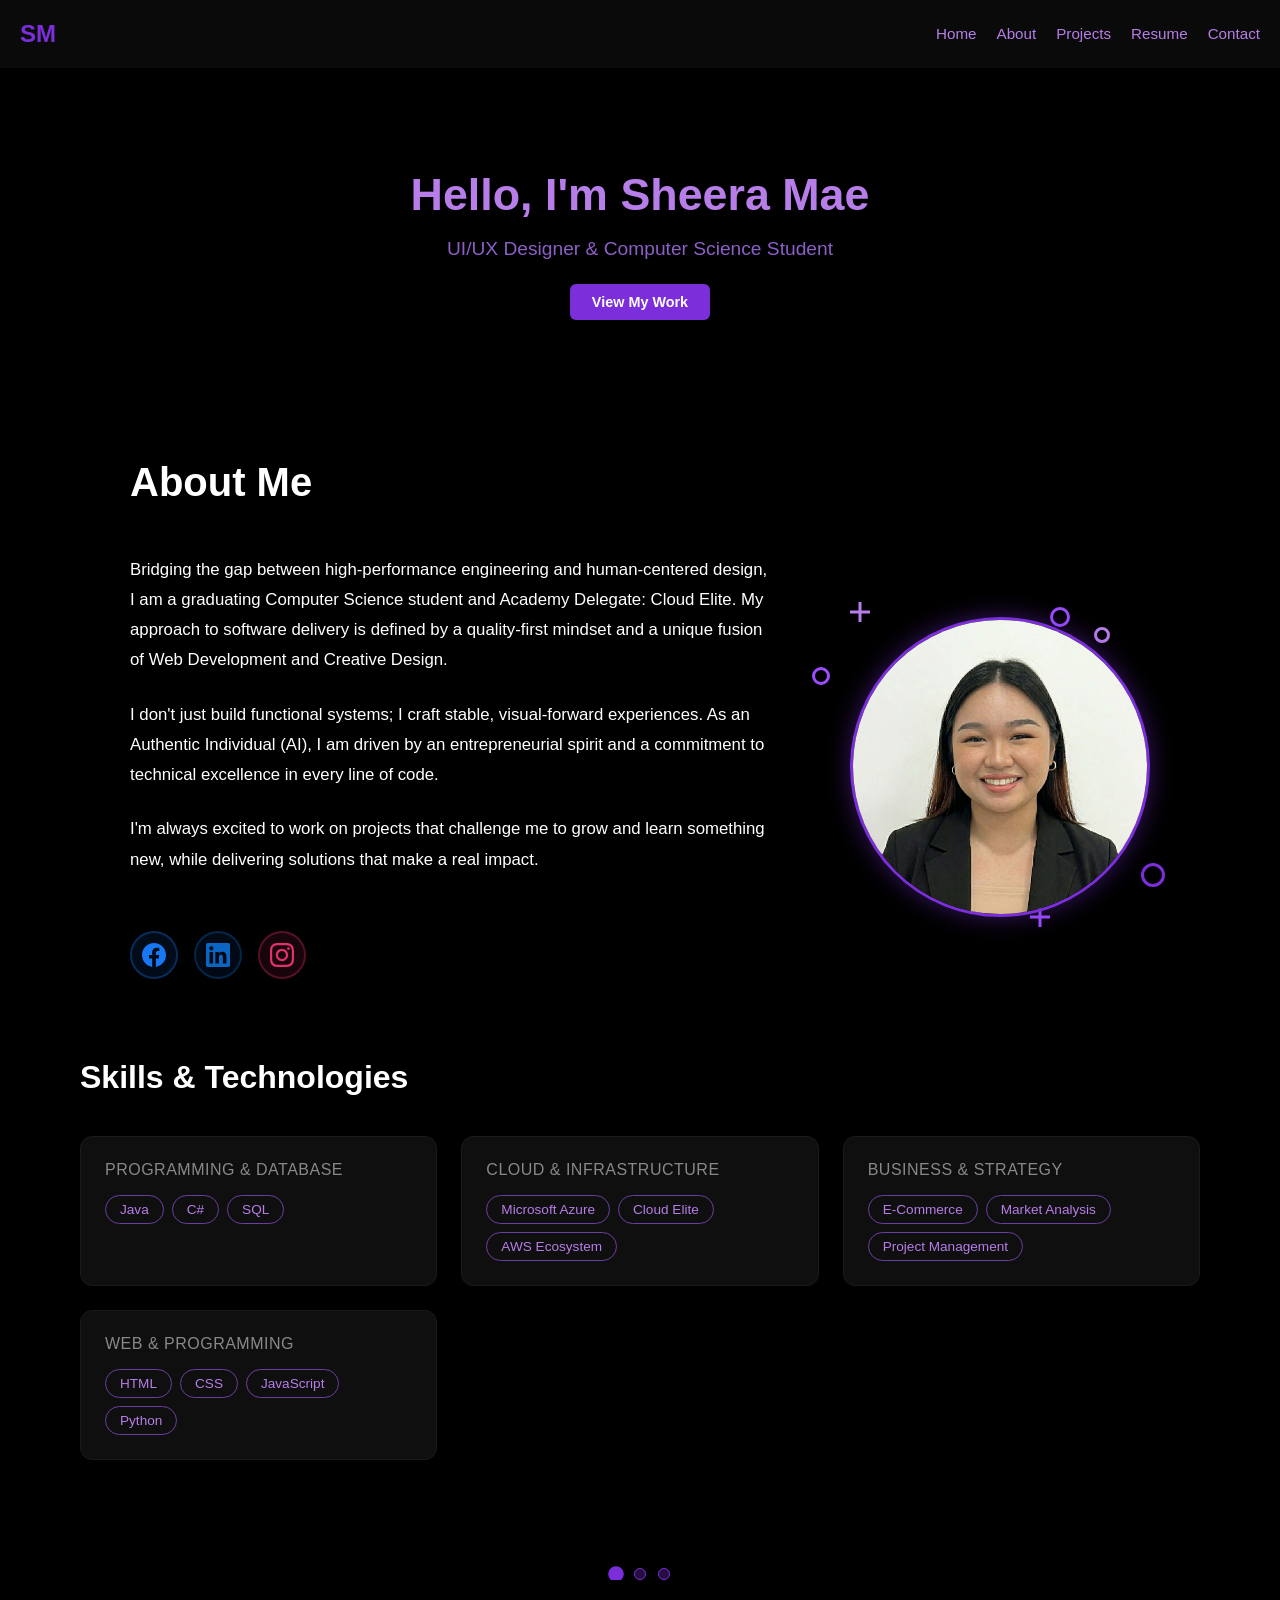
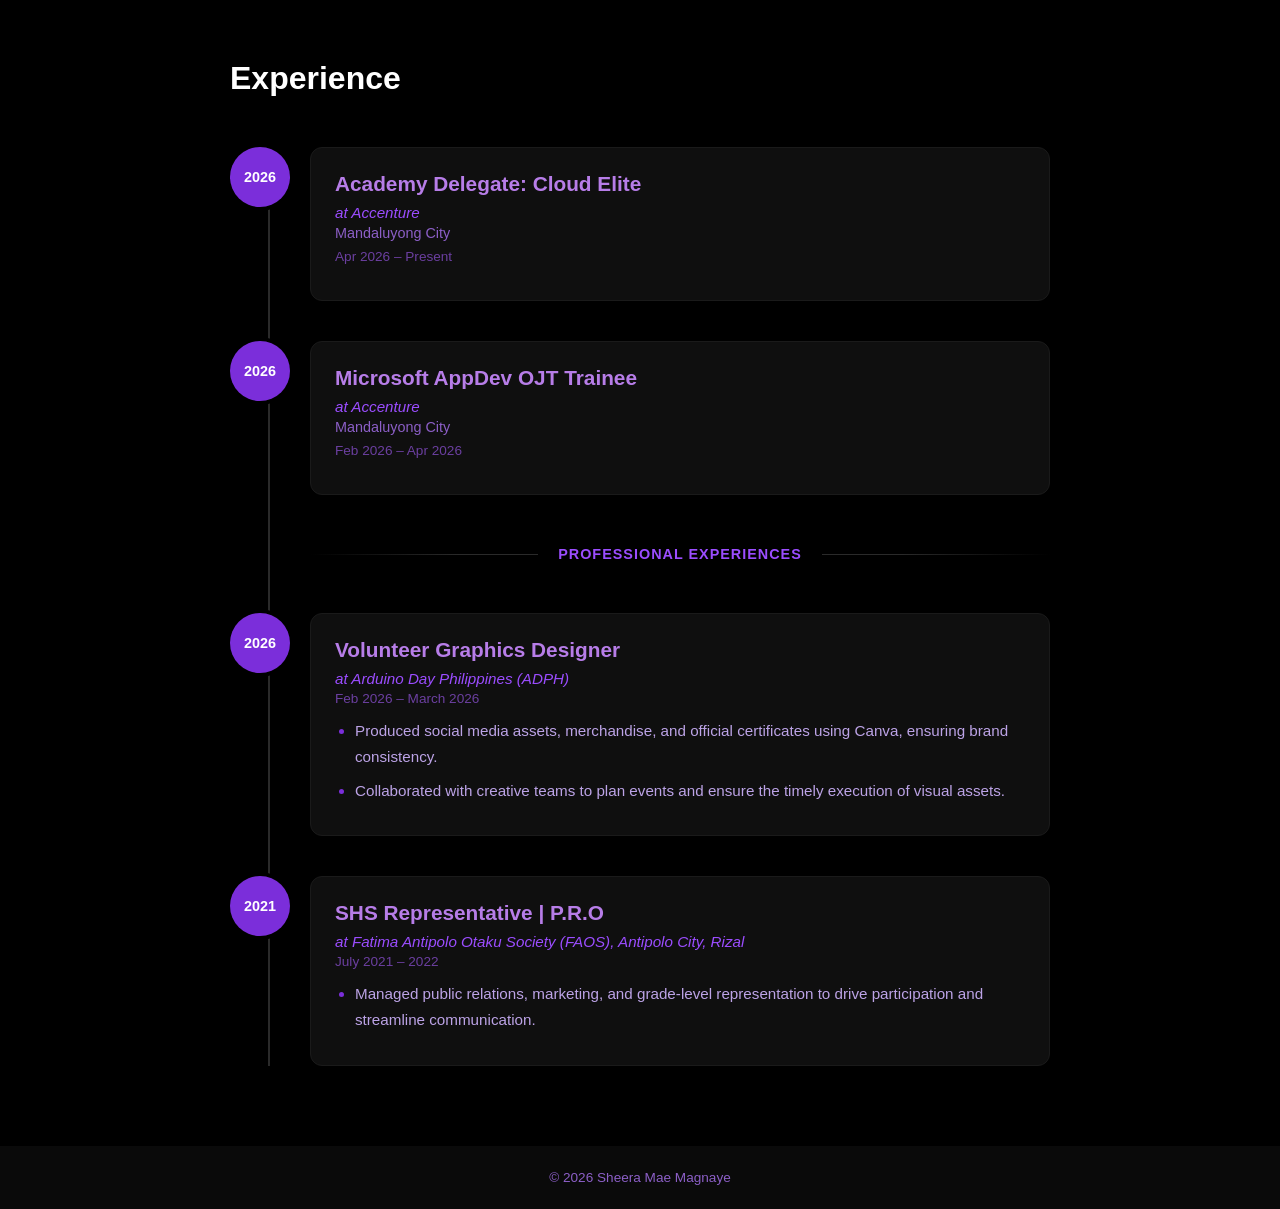
==== commit 597899fe: "update" ====
--- a/index.html
+++ b/index.html
@@ -76,7 +76,9 @@
         <!-- Profile Image with Decorative Elements -->
         <div class="about-img-wrapper">
             <div class="about-img">
-                <img src="css/805f6eff-621b-4683-a0b8-1172747fb7bd.jpg" alt="Sheera Mae Magnaye">
+                <a href="#about">
+                    <img src="css/805f6eff-621b-4683-a0b8-1172747fb7bd.jpg" alt="Sheera Mae Magnaye">
+                </a>
             </div>
             <!-- Decorative circles -->
             <div class="deco-circle circle-1"></div>
@@ -100,7 +102,6 @@
             <!-- Slide 1 -->
             <div class="slide active">
                 <div class="skills-grid">
-                    <!-- Programming & Database Card -->
                     <div class="skill-card">
                         <h3>Programming & Database</h3>
                         <div class="skill-tags">
@@ -109,8 +110,6 @@
                             <span class="skill-tag">SQL</span>
                         </div>
                     </div>
-
-                    <!-- Cloud & Infrastructure Card -->
                     <div class="skill-card">
                         <h3>Cloud & Infrastructure</h3>
                         <div class="skill-tags">
@@ -119,8 +118,6 @@
                             <span class="skill-tag">AWS Ecosystem</span>
                         </div>
                     </div>
-
-                    <!-- Business & Strategy Card -->
                     <div class="skill-card">
                         <h3>Business & Strategy</h3>
                         <div class="skill-tags">
@@ -129,8 +126,6 @@
                             <span class="skill-tag">Project Management</span>
                         </div>
                     </div>
-
-                    <!-- Web & Programming Card -->
                     <div class="skill-card">
                         <h3>Web & Programming</h3>
                         <div class="skill-tags">
@@ -146,7 +141,6 @@
             <!-- Slide 2 -->
             <div class="slide">
                 <div class="skills-grid">
-                    <!-- Design & Prototyping Card -->
                     <div class="skill-card">
                         <h3>Design & Prototyping</h3>
                         <div class="skill-tags">
@@ -156,8 +150,6 @@
                             <span class="skill-tag">Graphic Design</span>
                         </div>
                     </div>
-
-                    <!-- Development Tools Card -->
                     <div class="skill-card">
                         <h3>Development Tools</h3>
                         <div class="skill-tags">
@@ -165,8 +157,6 @@
                             <span class="skill-tag">Git/GitHub</span>
                         </div>
                     </div>
-
-                    <!-- Backend & Frameworks Card -->
                     <div class="skill-card">
                         <h3>Backend & Frameworks</h3>
                         <div class="skill-tags">
@@ -175,8 +165,6 @@
                             <span class="skill-tag">Razor Pages</span>
                         </div>
                     </div>
-
-                    <!-- Emerging Tech Card -->
                     <div class="skill-card">
                         <h3>Emerging Tech</h3>
                         <div class="skill-tags">
@@ -190,7 +178,6 @@
             <!-- Slide 3 -->
             <div class="slide">
                 <div class="skills-grid">
-                    <!-- Analytical Skills Card -->
                     <div class="skill-card">
                         <h3>Analytical</h3>
                         <div class="skill-tags">
@@ -199,8 +186,6 @@
                             <span class="skill-tag">Market Research</span>
                         </div>
                     </div>
-
-                    <!-- Collaboration Skills Card -->
                     <div class="skill-card">
                         <h3>Collaboration</h3>
                         <div class="skill-tags">
@@ -208,8 +193,6 @@
                             <span class="skill-tag">Cross-functional Communication</span>
                         </div>
                     </div>
-
-                    <!-- Operational Skills Card -->
                     <div class="skill-card">
                         <h3>Operational</h3>
                         <div class="skill-tags">
@@ -239,7 +222,6 @@
     <h2>Experience</h2>
 
     <div class="timeline">
-        <!-- Work Experiences -->
         <div class="timeline-item">
             <div class="timeline-year">2026</div>
             <div class="timeline-content">
@@ -260,7 +242,6 @@
             </div>
         </div>
 
-        <!-- Professional Experiences -->
         <div class="section-divider">
             <span>Professional Experiences</span>
         </div>
--- a/css/style.css
+++ b/css/style.css
@@ -11,7 +11,6 @@
     position: relative;
 }
 
-/* All content must sit above the background */
 .navbar,
 .hero,
 .about,
@@ -43,7 +42,6 @@
     gap: 20px;
 }
 
-/* Nav link with sliding underline effect */
 .nav-links a {
     color: #b77de8;
     text-decoration: none;
@@ -101,7 +99,6 @@
     transform: scale(0.96) translateY(0);
 }
 
-/* Ripple span injected by JS */
 .btn .ripple {
     position: absolute;
     border-radius: 50%;
@@ -169,14 +166,12 @@
     font-weight: 700;
 }
 
-/* About Container with Content and Image */
 .about-container {
     display: flex;
     gap: 80px;
     align-items: center;
 }
 
-/* About Content */
 .about-content {
     flex: 1;
     display: flex;
@@ -191,26 +186,39 @@
     text-align: left;
 }
 
-/* About Image Wrapper with Decorative Elements */
+/* About Image Wrapper */
 .about-img-wrapper {
     position: relative;
     flex-shrink: 0;
 }
 
-/* About Image */
+/* About Image — circle frame */
 .about-img {
     position: relative;
     z-index: 2;
 }
 
-.about-img img {
+.about-img a {
+    display: block;
     width: 300px;
     height: 300px;
-    border-radius: 0;
+    border-radius: 50%;
+    overflow: hidden;
+    border: 3px solid #7b2eda;
+    box-shadow: 0 0 24px rgba(123, 46, 218, 0.45);
+    transition: box-shadow 0.3s ease, transform 0.3s ease;
+}
+
+.about-img a:hover {
+    box-shadow: 0 0 40px rgba(155, 77, 255, 0.65);
+    transform: scale(1.03);
+}
+
+.about-img img {
+    width: 100%;
+    height: 100%;
     object-fit: cover;
     display: block;
-    /* Pixelated cat effect - adjust filter if needed */
-    image-rendering: pixelated;
 }
 
 /* Decorative Circles */
@@ -333,7 +341,6 @@
     transform: scale(1.1);
 }
 
-/* Facebook */
 .social-icon.facebook {
     background: rgba(24, 119, 242, 0.1);
     border: 2px solid rgba(24, 119, 242, 0.3);
@@ -348,7 +355,6 @@
     transform: translateY(-4px);
 }
 
-/* LinkedIn */
 .social-icon.linkedin {
     background: rgba(10, 102, 194, 0.1);
     border: 2px solid rgba(10, 102, 194, 0.3);
@@ -363,7 +369,6 @@
     transform: translateY(-4px);
 }
 
-/* Instagram */
 .social-icon.instagram {
     background: rgba(225, 48, 108, 0.1);
     border: 2px solid rgba(225, 48, 108, 0.3);
@@ -401,7 +406,6 @@
     gap: 10px;
 }
 
-/* Skill tags */
 .skills span {
     background: #1a0b2a;
     border: 1px solid #4a1d6d;
@@ -424,7 +428,6 @@
     background: #2d1542;
 }
 
-/* Selected state toggled by JS */
 .skills span.selected {
     background: rgba(123, 46, 218, 0.2);
     border-color: #9b4dff;
@@ -447,20 +450,17 @@
     text-align: left;
 }
 
-/* Slideshow Container */
 .slideshow-container {
     position: relative;
     overflow: hidden;
 }
 
-/* Slideshow Wrapper */
 .skills-slideshow {
     position: relative;
     width: 100%;
     min-height: 400px;
 }
 
-/* Individual Slide */
 .slide {
     position: absolute;
     top: 0;
@@ -477,14 +477,12 @@
     position: relative;
 }
 
-/* Skills Grid inside slide */
 .skills-grid {
     display: grid;
     grid-template-columns: repeat(auto-fit, minmax(280px, 1fr));
     gap: 24px;
 }
 
-/* Individual skill card */
 .skill-card {
     background: #0f0f0f;
     border: 1px solid #1a1a1a;
@@ -508,14 +506,12 @@
     letter-spacing: 0.5px;
 }
 
-/* Tag container inside card */
 .skill-tags {
     display: flex;
     flex-wrap: wrap;
     gap: 8px;
 }
 
-/* Individual skill tag */
 .skill-tag {
     background: transparent;
     border: 1px solid #6b3fa0;
@@ -533,7 +529,6 @@
     color: #c79aff;
 }
 
-/* Navigation Buttons */
 .slide-btn {
     position: absolute;
     top: 50%;
@@ -567,7 +562,6 @@
     right: -60px;
 }
 
-/* Slide Indicators */
 .slide-indicators {
     display: flex;
     justify-content: center;
@@ -611,13 +605,11 @@
     text-align: left;
 }
 
-/* Timeline Container */
 .timeline {
     position: relative;
     padding-left: 80px;
 }
 
-/* Vertical Line */
 .timeline::before {
     content: '';
     position: absolute;
@@ -628,7 +620,6 @@
     background: #2a2a2a;
 }
 
-/* Timeline Item */
 .timeline-item {
     position: relative;
     margin-bottom: 40px;
@@ -637,7 +628,6 @@
     align-items: flex-start;
 }
 
-/* Year Badge */
 .timeline-year {
     position: absolute;
     left: -80px;
@@ -655,7 +645,6 @@
     box-shadow: 0 0 0 4px #000000;
 }
 
-/* Timeline Content Card */
 .timeline-content {
     background: #0f0f0f;
     border: 1px solid #1a1a1a;
@@ -697,7 +686,6 @@
     margin-bottom: 12px;
 }
 
-/* Experience List */
 .experience-list {
     margin-top: 12px;
     padding-left: 20px;
@@ -714,7 +702,6 @@
     color: #7b2eda;
 }
 
-/* Section Divider */
 .section-divider {
     position: relative;
     margin: 50px 0;
@@ -754,7 +741,6 @@
     font-size: 0.85rem;
 }
 
-/* Footer links (if any) */
 footer a {
     color: #b77de8;
     text-decoration: none;
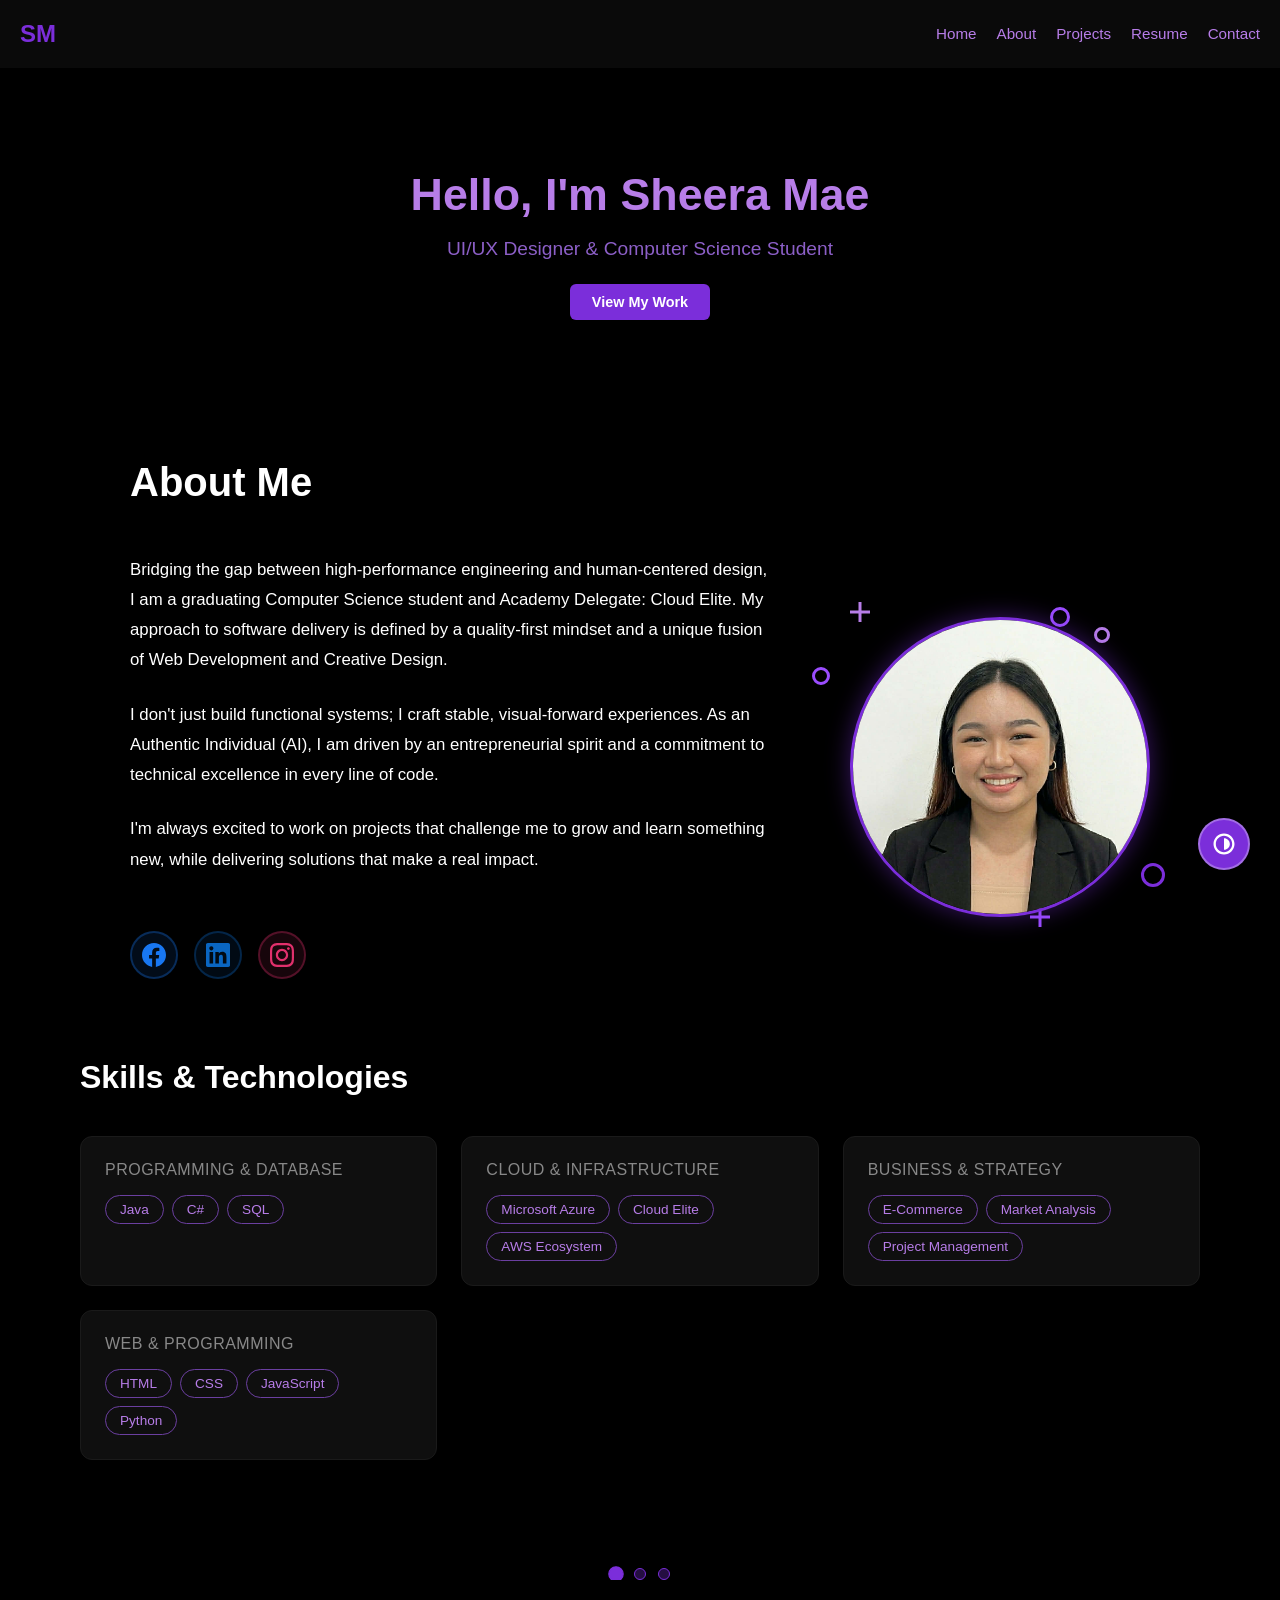
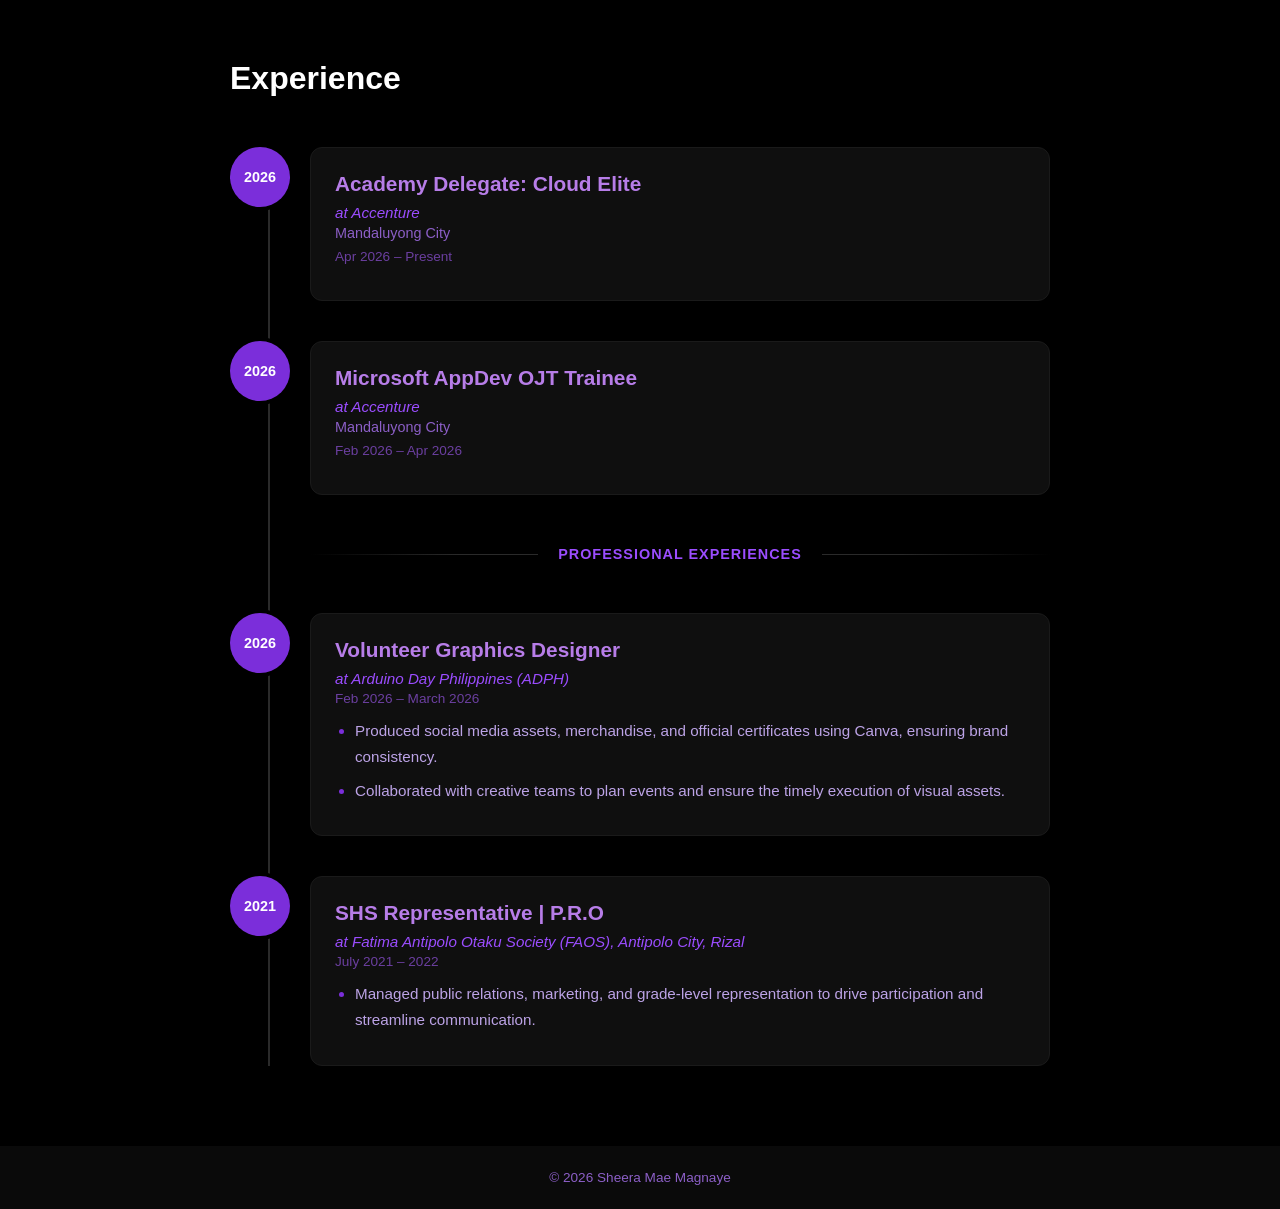
==== commit bc4355f0: "Update index.html" ====
--- a/index.html
+++ b/index.html
@@ -7,6 +7,199 @@
 
     <link rel="stylesheet" href="css/style.css">
     <link rel="stylesheet" href="css/responsive.css">
+    <style>
+        /* =====================
+           LIGHT MODE STYLES (Cream White)
+           ===================== */
+        body.light-mode {
+            background: #FFFBF5;
+            color: #3d1a5c;
+        }
+
+        body.light-mode .navbar {
+            background: #FFF8ED;
+            box-shadow: 0 2px 10px rgba(0,0,0,0.05);
+        }
+
+        body.light-mode .logo {
+            color: #9b4dff;
+        }
+
+        body.light-mode .nav-links a {
+            color: #5e2a8c;
+        }
+
+        body.light-mode .nav-links a:hover {
+            color: #9b4dff;
+        }
+
+        body.light-mode .hero-text h1 {
+            color: #9b4dff;
+        }
+
+        body.light-mode .hero-text p {
+            color: #7a4faf;
+        }
+
+        body.light-mode .about h2 {
+            color: #3d1a5c;
+        }
+
+        body.light-mode .about-content p {
+            color: #4a2a6a;
+        }
+
+        body.light-mode .skills-technologies h2 {
+            color: #3d1a5c;
+        }
+
+        body.light-mode .skill-card {
+            background: #FFFFFF;
+            border: 1px solid #E8DDD0;
+            box-shadow: 0 2px 8px rgba(0,0,0,0.04);
+        }
+
+        body.light-mode .skill-card h3 {
+            color: #8c6bb3;
+        }
+
+        body.light-mode .skill-tag {
+            border: 1px solid #c9b3e6;
+            color: #7b2eda;
+        }
+
+        body.light-mode .skill-tag:hover {
+            background: rgba(123, 46, 218, 0.08);
+            border-color: #9b4dff;
+        }
+
+        body.light-mode .timeline::before {
+            background: #DDD0C0;
+        }
+
+        body.light-mode .timeline-year {
+            background: #9b4dff;
+            box-shadow: 0 0 0 4px #FFFBF5;
+        }
+
+        body.light-mode .timeline-content {
+            background: #FFFFFF;
+            border: 1px solid #E8DDD0;
+        }
+
+        body.light-mode .timeline-content h3 {
+            color: #7b2eda;
+        }
+
+        body.light-mode .timeline-content .company {
+            color: #9b4dff;
+        }
+
+        body.light-mode .timeline-content .location {
+            color: #8c6bb3;
+        }
+
+        body.light-mode .timeline-content .date {
+            color: #a88bcc;
+        }
+
+        body.light-mode .experience-list li {
+            color: #5e3a7a;
+        }
+
+        body.light-mode .section-divider span {
+            background: #FFFBF5;
+            color: #9b4dff;
+        }
+
+        body.light-mode .section-divider::before {
+            background: linear-gradient(to right, transparent, #DDD0C0 20%, #DDD0C0 80%, transparent);
+        }
+
+        body.light-mode footer {
+            background: #FFF8ED;
+            color: #8c6bb3;
+        }
+
+        body.light-mode .indicator {
+            background: rgba(123, 46, 218, 0.2);
+            border-color: #9b4dff;
+        }
+
+        body.light-mode .indicator.active {
+            background: #9b4dff;
+        }
+
+        body.light-mode .deco-circle {
+            border-color: #c9b3e6;
+        }
+
+        body.light-mode .deco-plus::before,
+        body.light-mode .deco-plus::after {
+            background: #c9b3e6;
+        }
+
+        body.light-mode .slide-btn {
+            background: rgba(155, 77, 255, 0.15);
+            border-color: #9b4dff;
+        }
+
+        /* Theme Toggle Button Styles */
+        .theme-toggle {
+            position: fixed;
+            bottom: 30px;
+            right: 30px;
+            width: 52px;
+            height: 52px;
+            border-radius: 50%;
+            background: #7b2eda;
+            border: 2px solid rgba(255,255,255,0.3);
+            cursor: pointer;
+            display: flex;
+            align-items: center;
+            justify-content: center;
+            z-index: 1000;
+            transition: all 0.3s ease;
+            box-shadow: 0 4px 15px rgba(0,0,0,0.2);
+        }
+
+        .theme-toggle:hover {
+            transform: scale(1.1);
+            background: #9b4dff;
+            box-shadow: 0 6px 20px rgba(123, 46, 218, 0.4);
+        }
+
+        .theme-toggle svg {
+            width: 28px;
+            height: 28px;
+            transition: transform 0.3s ease;
+        }
+
+        .theme-toggle:hover svg {
+            transform: rotate(15deg);
+        }
+
+        body.light-mode .theme-toggle {
+            background: #9b4dff;
+            border-color: rgba(0,0,0,0.1);
+        }
+
+        body.light-mode .theme-toggle svg {
+            filter: brightness(0) invert(1);
+        }
+
+        /* Smooth transition for theme switching */
+        body,
+        .navbar,
+        .skill-card,
+        .timeline-content,
+        .about-content p,
+        footer,
+        .indicator,
+        .slide-btn {
+            transition: background-color 0.3s ease, color 0.3s ease, border-color 0.3s ease, box-shadow 0.3s ease;
+        }
+    </style>
 </head>
 <body>
 
@@ -277,7 +470,62 @@
     <p>© 2026 Sheera Mae Magnaye</p>
 </footer>
 
+<!-- Theme Toggle Button -->
+<div class="theme-toggle" id="themeToggle" aria-label="Toggle Light/Dark Mode">
+    <svg xmlns="http://www.w3.org/2000/svg" viewBox="0 0 24 24" fill="white" width="28px" height="28px">
+        <path d="M12 3c-4.97 0-9 4.03-9 9s4.03 9 9 9 9-4.03 9-9-4.03-9-9-9zm0 16c-3.86 0-7-3.14-7-7s3.14-7 7-7 7 3.14 7 7-3.14 7-7 7z"/>
+        <path d="M12 7v10c2.76 0 5-2.24 5-5s-2.24-5-5-5z"/>
+    </svg>
+</div>
+
 <script src="js/main.js"></script>
-
+<script>
+    // Light/Dark Mode Toggle Functionality (Separate Implementation)
+    (function() {
+        // Check for saved theme preference
+        const savedTheme = localStorage.getItem('portfolio-theme');
+        const body = document.body;
+        
+        // Apply saved theme or default to dark mode
+        if (savedTheme === 'light') {
+            body.classList.add('light-mode');
+        } else if (savedTheme === 'dark') {
+            body.classList.remove('light-mode');
+        } else {
+            // Default to dark mode (original)
+            body.classList.remove('light-mode');
+            localStorage.setItem('portfolio-theme', 'dark');
+        }
+        
+        // Get toggle button
+        const toggleBtn = document.getElementById('themeToggle');
+        
+        if (toggleBtn) {
+            toggleBtn.addEventListener('click', function() {
+                if (body.classList.contains('light-mode')) {
+                    // Switch to dark mode
+                    body.classList.remove('light-mode');
+                    localStorage.setItem('portfolio-theme', 'dark');
+                    
+                    // Optional: change icon to moon for dark mode
+                    const svg = toggleBtn.querySelector('svg');
+                    if (svg) {
+                        svg.innerHTML = '<path d="M12 3c-4.97 0-9 4.03-9 9s4.03 9 9 9 9-4.03 9-9-4.03-9-9-9zm0 16c-3.86 0-7-3.14-7-7s3.14-7 7-7 7 3.14 7 7-3.14 7-7 7z"/><path d="M12 7v10c2.76 0 5-2.24 5-5s-2.24-5-5-5z"/>';
+                    }
+                } else {
+                    // Switch to light mode (cream white)
+                    body.classList.add('light-mode');
+                    localStorage.setItem('portfolio-theme', 'light');
+                    
+                    // Optional: change icon to sun for light mode
+                    const svg = toggleBtn.querySelector('svg');
+                    if (svg) {
+                        svg.innerHTML = '<path d="M12 7c-2.76 0-5 2.24-5 5s2.24 5 5 5 5-2.24 5-5-2.24-5-5-5zm0-5C6.48 2 2 6.48 2 12s4.48 10 10 10 10-4.48 10-10S17.52 2 12 2zm0 18c-4.41 0-8-3.59-8-8s3.59-8 8-8 8 3.59 8 8-3.59 8-8 8z"/>';
+                    }
+                }
+            });
+        }
+    })();
+</script>
 </body>
 </html>
